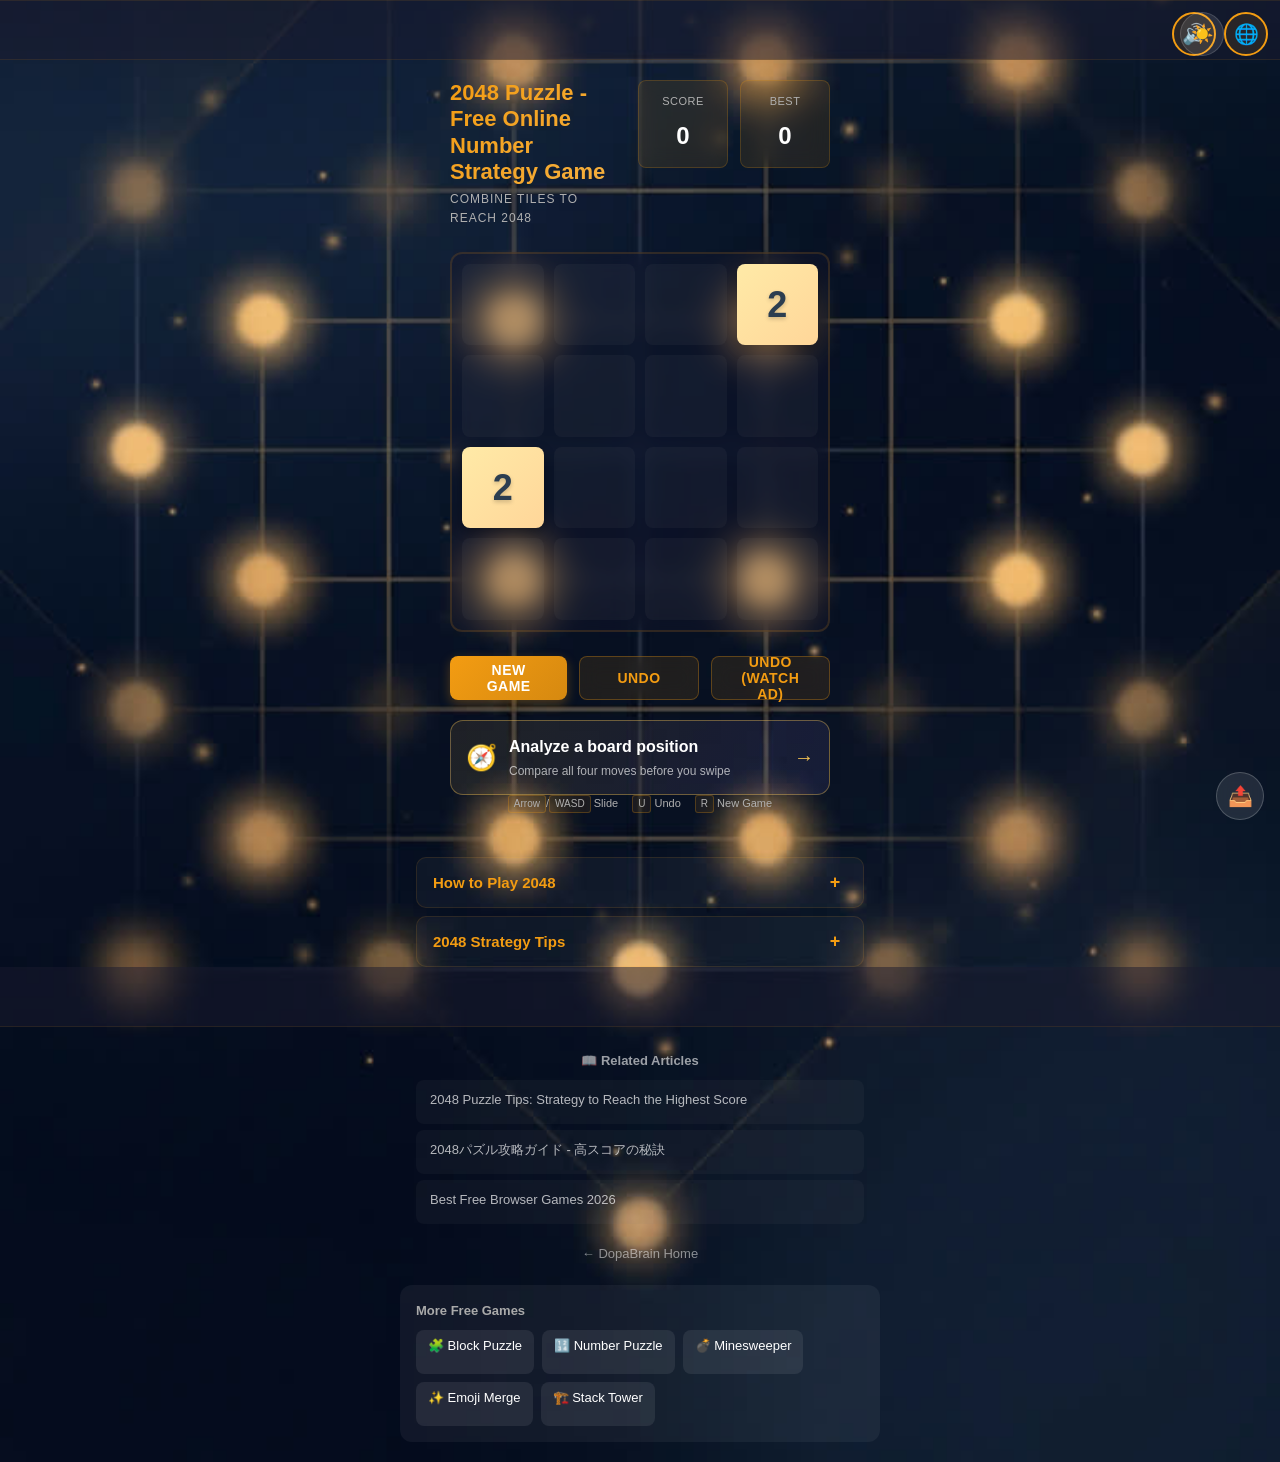
==== index.html @ 2423b008 "Add 2048 board analysis coach" ====
<!DOCTYPE html>
<html lang="ko">
<head>
    <meta charset="UTF-8">
    <meta name="viewport" content="width=device-width, initial-scale=1.0">
    <meta name="description" content="Play 2048 puzzle free online! Swipe to merge tiles in this addictive number strategy brain teaser. Undo moves, track scores, and challenge yourself to reach 2048.">
    <meta name="dateModified" content="2026-08-01">
    <meta name="theme-color" content="#0f0f23">
    <meta name="apple-mobile-web-app-capable" content="yes">
    <meta name="apple-mobile-web-app-status-bar-style" content="black-translucent">

    <!-- Open Graph -->
    <meta property="og:title" content="2048 Puzzle - Free Online Number Game | DopaBrain">
    <meta property="og:description" content="Swipe to merge number tiles and reach 2048. Addictive brain teaser with undo and leaderboard. Play free!">
    <meta property="og:type" content="game">
    <meta property="og:url" content="https://dopabrain.com/puzzle-2048/">
    <link rel="canonical" href="https://dopabrain.com/puzzle-2048/">
    <link rel="alternate" hreflang="ko" href="https://dopabrain.com/puzzle-2048/">
    <link rel="alternate" hreflang="en" href="https://dopabrain.com/puzzle-2048/">
    <link rel="alternate" hreflang="zh" href="https://dopabrain.com/puzzle-2048/">
    <link rel="alternate" hreflang="hi" href="https://dopabrain.com/puzzle-2048/">
    <link rel="alternate" hreflang="ru" href="https://dopabrain.com/puzzle-2048/">
    <link rel="alternate" hreflang="ja" href="https://dopabrain.com/puzzle-2048/">
    <link rel="alternate" hreflang="es" href="https://dopabrain.com/puzzle-2048/">
    <link rel="alternate" hreflang="pt" href="https://dopabrain.com/puzzle-2048/">
    <link rel="alternate" hreflang="id" href="https://dopabrain.com/puzzle-2048/">
    <link rel="alternate" hreflang="tr" href="https://dopabrain.com/puzzle-2048/">
    <link rel="alternate" hreflang="de" href="https://dopabrain.com/puzzle-2048/">
    <link rel="alternate" hreflang="fr" href="https://dopabrain.com/puzzle-2048/">
    <link rel="alternate" hreflang="x-default" href="https://dopabrain.com/puzzle-2048/">
    <meta property="og:image" content="https://dopabrain.com/portal/img/og/puzzle-2048.png">
    <meta property="og:image:width" content="1200">
    <meta property="og:image:height" content="630">

    <!-- Twitter Card -->
    <meta name="twitter:card" content="summary_large_image">
    <meta name="twitter:title" content="2048 Puzzle - Free Online Number Game | DopaBrain">
    <meta name="twitter:description" content="Swipe to merge number tiles and reach 2048. Addictive brain teaser with undo and leaderboard. Play free!">
    <meta name="twitter:image" content="https://dopabrain.com/portal/img/og/puzzle-2048.png">
    <meta name="twitter:site" content="@dopabrain">

    <!-- Schema.org - VideoGame -->
    <script type="application/ld+json">
    {
        "@context": "https://schema.org",
        "@type": "VideoGame",
        "name": "2048 Puzzle",
        "description": "Swipe to merge number tiles and reach 2048. Addictive brain teaser strategy puzzle game with undo, leaderboard, and smooth animations!",
        "genre": "Puzzle",
        "applicationCategory": "Game",
        "url": "https://dopabrain.com/puzzle-2048/",
        "image": "https://dopabrain.com/puzzle-2048/og-image.jpg",
        "playMode": "SinglePlayer",
        "offers": {
            "@type": "Offer",
            "priceCurrency": "USD",
            "price": "0",
            "availability": "https://schema.org/OnlineOnly"
        },
        "aggregateRating": {
            "@type": "AggregateRating",
            "ratingValue": "4.6",
            "ratingCount": "3200",
            "bestRating": "5",
            "worstRating": "1"
        },
        "publisher": {
            "@type": "Organization",
            "name": "DopaBrain",
            "url": "https://dopabrain.com/"
        }
    }
    </script>

    <!-- Schema.org - BreadcrumbList -->
    <script type="application/ld+json">
    {
        "@context": "https://schema.org",
        "@type": "BreadcrumbList",
        "itemListElement": [
            {
                "@type": "ListItem",
                "position": 1,
                "name": "Home",
                "item": "https://dopabrain.com/"
            },
            {
                "@type": "ListItem",
                "position": 2,
                "name": "Games",
                "item": "https://dopabrain.com/portal/games/"
            },
            {
                "@type": "ListItem",
                "position": 3,
                "name": "2048 Puzzle",
                "item": "https://dopabrain.com/puzzle-2048/"
            }
        ]
    }
    </script>

    <!-- Schema.org - FAQPage -->
    <script type="application/ld+json">
    {
        "@context": "https://schema.org",
        "@type": "FAQPage",
        "mainEntity": [
            {
                "@type": "Question",
                "name": "What is the 2048 puzzle game and how do you play it?",
                "acceptedAnswer": {
                    "@type": "Answer",
                    "text": "2048 is a single-player sliding tile puzzle game. Swipe or use arrow keys to move all tiles on a 4x4 grid. When two tiles with the same number collide, they merge into one tile with their sum. The goal is to create a tile with the number 2048."
                }
            },
            {
                "@type": "Question",
                "name": "What is the best strategy to win 2048?",
                "acceptedAnswer": {
                    "@type": "Answer",
                    "text": "The best strategy is to keep your highest-value tile in one corner and build a chain of descending values along one edge. Avoid moving your large tile away from the corner, and try to keep the board organized by primarily swiping in two directions."
                }
            },
            {
                "@type": "Question",
                "name": "Can I undo moves in this 2048 game?",
                "acceptedAnswer": {
                    "@type": "Answer",
                    "text": "Yes! This version of 2048 includes an undo feature. Press the Undo button or the U key to reverse your last move. You can also watch a short ad to earn additional undo uses."
                }
            },
            {
                "@type": "Question",
                "name": "Is 2048 free to play online?",
                "acceptedAnswer": {
                    "@type": "Answer",
                    "text": "Yes, 2048 on DopaBrain is completely free to play online. No download or registration required. Just open the page and start playing instantly on any device."
                }
            },
            {
                "@type": "Question",
                "name": "What is the highest possible tile in 2048?",
                "acceptedAnswer": {
                    "@type": "Answer",
                    "text": "Theoretically, the highest possible tile is 131072 (2^17) on a standard 4x4 grid. However, reaching even 8192 or 16384 requires exceptional skill and strategy. Most players aim for the 2048 tile as the primary goal."
                }
            }
        ]
    }
    </script>

    <!-- Preconnect to external services for performance -->
    <link rel="preconnect" href="https://www.googletagmanager.com">
    <link rel="preconnect" href="https://pagead2.googlesyndication.com">
    <link rel="dns-prefetch" href="https://www.google-analytics.com">

    <!-- AdSense Script (loaded once in head) -->
    <script async src="https://pagead2.googlesyndication.com/pagead/js/adsbygoogle.js?client=ca-pub-3600813755953882"
         crossorigin="anonymous"></script>

    <title data-i18n="game.title">2048 Puzzle - Free Online Number Game | DopaBrain</title>
    <link rel="manifest" href="manifest.json">
    <link rel="icon" type="image/svg+xml" href="icon-192.svg">
    <link rel="apple-touch-icon" href="icon-192.svg">
    <link rel="stylesheet" href="css/style.css">
</head>
<body>
    <div class="app-loader" id="app-loader">
        <div class="loader-spinner"></div>
    </div>

    <!-- Skip to main content link -->
    <a href="#main-content" class="skip-link">Skip to main content</a>

    <!-- Sound Toggle -->
    <button id="sound-toggle" class="sound-toggle" aria-label="Toggle sound" title="Toggle Sound">🔊</button>

    <!-- Theme Toggle -->
    <button class="theme-toggle" id="theme-toggle" aria-label="Toggle theme">☀️</button>

    <!-- Language Selector -->
    <div class="language-selector">
        <button id="lang-toggle" class="lang-toggle" aria-label="Language">🌐</button>
        <div id="lang-menu" class="lang-menu hidden">
            <button class="lang-option" data-lang="ko">🇰🇷 한국어</button>
            <button class="lang-option" data-lang="en">🇺🇸 English</button>
            <button class="lang-option" data-lang="ja">🇯🇵 日本語</button>
            <button class="lang-option" data-lang="zh">🇨🇳 中文</button>
            <button class="lang-option" data-lang="es">🇪🇸 Español</button>
            <button class="lang-option" data-lang="pt">🇧🇷 Português</button>
            <button class="lang-option" data-lang="id">🇮🇩 Bahasa</button>
            <button class="lang-option" data-lang="tr">🇹🇷 Türkçe</button>
            <button class="lang-option" data-lang="de">🇩🇪 Deutsch</button>
            <button class="lang-option" data-lang="fr">🇫🇷 Français</button>
            <button class="lang-option" data-lang="hi">🇮🇳 हिन्दी</button>
            <button class="lang-option" data-lang="ru">🇷🇺 Русский</button>
        </div>
    </div>

    <!-- Top Ad -->
    <div class="ad-container ad-top">
        <ins class="adsbygoogle"
             style="display:block"
             data-ad-client="ca-pub-3600813755953882"
             data-ad-slot="auto"
             data-ad-format="horizontal"></ins>
        <script>
             if (window.location.protocol !== 'file:') {
                 (adsbygoogle = window.adsbygoogle || []).push({});
             }
        </script>
    </div>

    <!-- Main Game Container -->
    <main id="main-content" class="game-wrapper">
        <header class="game-header">
            <div class="header-left">
                <h1 data-i18n="game.h1">2048 Puzzle - Free Online Number Strategy Game</h1>
                <p class="subtitle" data-i18n="game.subtitle">Combine tiles to reach 2048</p>
            </div>
            <div class="header-right">
                <div class="score-board">
                    <div class="score-item">
                        <span class="score-label" data-i18n="game.score">Score</span>
                        <div class="score-value" id="score">0</div>
                    </div>
                    <div class="score-item">
                        <span class="score-label" data-i18n="game.best">Best</span>
                        <div class="score-value" id="best-score">0</div>
                    </div>
                </div>
            </div>
        </header>

        <!-- Game Grid -->
        <div class="game-container">
            <div class="grid-background">
                <div class="grid-cell"></div>
                <div class="grid-cell"></div>
                <div class="grid-cell"></div>
                <div class="grid-cell"></div>
                <div class="grid-cell"></div>
                <div class="grid-cell"></div>
                <div class="grid-cell"></div>
                <div class="grid-cell"></div>
                <div class="grid-cell"></div>
                <div class="grid-cell"></div>
                <div class="grid-cell"></div>
                <div class="grid-cell"></div>
                <div class="grid-cell"></div>
                <div class="grid-cell"></div>
                <div class="grid-cell"></div>
                <div class="grid-cell"></div>
            </div>
            <div class="grid" id="game-grid"></div>
        </div>

        <!-- Controls -->
        <div class="controls">
            <button class="btn btn-primary" id="new-game-btn" data-i18n="game.newGame">New Game</button>
            <button class="btn btn-secondary" id="undo-btn" data-i18n="game.undo">Undo</button>
            <button class="btn btn-secondary" id="undo-ad-btn" data-i18n="game.undoWithAd">Undo (Ad)</button>
        </div>

        <a id="board-coach-link" class="board-coach-link" href="coach.html?source=game">
            <span aria-hidden="true">🧭</span><span><strong>Analyze a board position</strong><small>Compare all four moves before you swipe</small></span><b aria-hidden="true">→</b>
        </a>

        <div class="ad-container ad-progress hidden" id="progress-ad" data-ad-surface="puzzle2048_progress_ad" data-loaded="false" aria-label="Sponsored">
            <ins class="adsbygoogle"
                 style="display:block"
                 data-ad-client="ca-pub-3600813755953882"
                 data-ad-slot="auto"
                 data-ad-format="auto"
                 data-full-width-responsive="true"></ins>
        </div>

        <div class="keyboard-hints" aria-label="Keyboard shortcuts" aria-keyshortcuts="ArrowUp ArrowDown ArrowLeft ArrowRight">
            <span class="kbd-hint"><kbd>Arrow</kbd>/<kbd>WASD</kbd> Slide</span>
            <span class="kbd-hint"><kbd>U</kbd> Undo</span>
            <span class="kbd-hint"><kbd>R</kbd> New Game</span>
        </div>

        <!-- Game Over Modal -->
        <div class="modal hidden" id="game-over-modal">
            <div class="modal-content">
                <h2 data-i18n="game.gameOver">Game Over!</h2>
                <p id="game-over-message" class="modal-message"></p>
                <div class="modal-stats">
                    <div class="stat-item">
                        <span class="stat-label" data-i18n="game.finalScore">Final Score</span>
                        <span class="stat-value" id="final-score">0</span>
                    </div>
                    <div class="stat-item">
                        <span class="stat-label" data-i18n="game.best">Best Score</span>
                        <span class="stat-value" id="final-best">0</span>
                    </div>
                    <div class="stat-item">
                        <span class="stat-label" data-i18n="game.moves">Moves</span>
                        <span class="stat-value" id="final-moves">0</span>
                    </div>
                    <div class="stat-item">
                        <span class="stat-label" data-i18n="game.maxTile">Max Tile</span>
                        <span class="stat-value" id="final-max-tile">0</span>
                    </div>
                </div>
                <div class="modal-buttons">
                    <button class="btn btn-primary" id="restart-btn" data-i18n="game.playAgain">Play Again</button>
                    <button class="btn btn-secondary" id="share-score-btn" data-i18n="game.shareScore">Share Score</button>
                </div>
                <div class="related-tests">
                    <h3 data-i18n="game.moreGames">More Games</h3>
                    <div class="related-grid">
                        <a href="/block-puzzle/" class="related-card" style="--card-color: #e74c3c">
                            <span class="related-emoji">🧱</span>
                            <span class="related-name" data-i18n="related.blockPuzzle">Block Puzzle</span>
                        </a>
                        <a href="/number-puzzle/" class="related-card" style="--card-color: #3498db">
                            <span class="related-emoji">🔢</span>
                            <span class="related-name" data-i18n="related.numberPuzzle">Number Puzzle</span>
                        </a>
                        <a href="/emoji-merge/" class="related-card" style="--card-color: #f39c12">
                            <span class="related-emoji">😊</span>
                            <span class="related-name" data-i18n="related.emojiMerge">Emoji Merge</span>
                        </a>
                        <a href="/idle-clicker/" class="related-card" style="--card-color: #2ecc71">
                            <span class="related-emoji">👆</span>
                            <span class="related-name" data-i18n="related.idleClicker">Idle Clicker</span>
                        </a>
                    </div>
                </div>
            </div>
        </div>

        <!-- Victory Modal -->
        <div class="modal hidden" id="victory-modal">
            <div class="modal-content">
                <h2 data-i18n="game.victory">You Won!</h2>
                <p class="modal-message" data-i18n="game.reached2048">You've reached 2048!</p>
                <div class="modal-stats">
                    <div class="stat-item">
                        <span class="stat-label" data-i18n="game.currentScore">Current Score</span>
                        <span class="stat-value" id="victory-score">0</span>
                    </div>
                </div>
                <div class="modal-buttons">
                    <button class="btn btn-primary" id="continue-btn" data-i18n="game.continue">Continue Playing</button>
                    <button class="btn btn-secondary" id="restart-from-victory-btn" data-i18n="game.newGame">New Game</button>
                </div>
            </div>
        </div>
    </main>

    <!-- SEO Content Section -->
    <section class="seo-content" aria-label="Game guide">
        <div class="seo-accordion">
            <button class="seo-accordion-toggle" aria-expanded="false" aria-controls="how-to-play-content">
                <h2 data-i18n="seo.howToPlayTitle">How to Play 2048</h2>
                <span class="accordion-icon" aria-hidden="true">+</span>
            </button>
            <div class="seo-accordion-body" id="how-to-play-content" hidden>
                <p data-i18n="seo.howToPlayDesc">Swipe or use arrow keys to slide all tiles on the 4x4 grid. When two tiles with the same number touch, they merge into one tile with double the value. Keep merging to reach the 2048 tile and beyond!</p>
            </div>
        </div>
        <div class="seo-accordion">
            <button class="seo-accordion-toggle" aria-expanded="false" aria-controls="tips-content">
                <h2 data-i18n="seo.tipsTitle">2048 Strategy Tips</h2>
                <span class="accordion-icon" aria-hidden="true">+</span>
            </button>
            <div class="seo-accordion-body" id="tips-content" hidden>
                <ul>
                    <li data-i18n="seo.tip1">Keep your highest tile in a corner and never move it away.</li>
                    <li data-i18n="seo.tip2">Build a chain of descending values along one edge of the board.</li>
                    <li data-i18n="seo.tip3">Avoid swiping up unless absolutely necessary to maintain board control.</li>
                    <li data-i18n="seo.tip4">Use the undo feature strategically when a bad move breaks your chain.</li>
                </ul>
            </div>
        </div>
    </section>
    <script>
    document.querySelectorAll('.seo-accordion-toggle').forEach(function(btn){
        btn.addEventListener('click',function(){
            var expanded = this.getAttribute('aria-expanded') === 'true';
            this.setAttribute('aria-expanded', String(!expanded));
            var body = this.nextElementSibling;
            body.hidden = expanded;
            this.querySelector('.accordion-icon').textContent = expanded ? '+' : '\u2212';
        });
    });
    </script>

    <!-- Bottom Ad -->
    <div class="ad-container ad-bottom">
        <ins class="adsbygoogle"
             style="display:block"
             data-ad-client="ca-pub-3600813755953882"
             data-ad-slot="auto"
             data-ad-format="horizontal"></ins>
        <script>
             if (window.location.protocol !== 'file:') {
                 (adsbygoogle = window.adsbygoogle || []).push({});
             }
        </script>
    </div>

    <!-- Interstitial Ad Container -->
    <div class="ad-container ad-interstitial hidden" id="interstitial-ad">
        <ins class="adsbygoogle"
             style="display:block"
             data-ad-client="ca-pub-3600813755953882"
             data-ad-slot="auto"
             data-ad-format="vertical"></ins>
        <script>
             if (window.location.protocol !== 'file:') {
                 (adsbygoogle = window.adsbygoogle || []).push({});
             }
        </script>
    </div>

    <!-- GA4 Analytics -->
    <script async src="https://www.googletagmanager.com/gtag/js?id=G-J8GSWM40TV"></script>
    <script>
        window.dataLayer = window.dataLayer || [];
        function gtag(){dataLayer.push(arguments);}
        gtag('js', new Date());
        gtag('config', 'G-J8GSWM40TV', {
            'anonymize_ip': true,
            'allow_google_signals': false
        });
    </script>
<script>setTimeout(function(){if(typeof gtag!=='undefined')gtag('event','page_engage',{event_category:'puzzle_2048',engagement_time_msec:5000})},5000);</script>

    <script defer src="js/i18n.js"></script>
    <script src="/portal/js/haptic.js"></script>
    <script src="/portal/js/daily-streak.js"></script>
    <script src="/portal/js/game-ads.js"></script>
    <script src="/portal/js/achievements.js"></script>
    <script defer src="js/app.js"></script>
    <div id="share-float" style="position:fixed;bottom:80px;right:16px;z-index:99"><button onclick="(async()=>{const u=location.href,t=document.title;if(typeof gtag==='function')gtag('event','share',{method:navigator.share?'native':'clipboard',app_name:'puzzle-2048'});if(navigator.share){try{await navigator.share({title:t,url:u})}catch(e){}}else{await navigator.clipboard.writeText(u);this.textContent='✅';setTimeout(()=>this.textContent='📤',1500)}})()" style="width:48px;height:48px;border-radius:50%;background:rgba(255,255,255,0.1);border:1px solid rgba(255,255,255,0.2);color:#fff;font-size:20px;cursor:pointer;backdrop-filter:blur(8px)">📤</button></div>

    <!-- Related Articles & Portal Link -->
    <nav style="max-width:480px;margin:24px auto 0;padding:0 16px" aria-label="Related articles">
        <p style="font-size:13px;font-weight:600;margin-bottom:8px;opacity:0.6;text-align:center">📖 Related Articles</p>
        <div style="display:flex;flex-direction:column;gap:6px">
            <a href="/portal/blog/en/number-puzzle-2048-tips.html" style="display:block;padding:10px 14px;background:rgba(128,128,128,0.1);border-radius:8px;text-decoration:none;color:inherit;font-size:13px;opacity:0.7">2048 Puzzle Tips: Strategy to Reach the Highest Score</a>
            <a href="/portal/blog/ja/2048-puzzle-strategy-guide.html" style="display:block;padding:10px 14px;background:rgba(128,128,128,0.1);border-radius:8px;text-decoration:none;color:inherit;font-size:13px;opacity:0.7">2048パズル攻略ガイド - 高スコアの秘訣</a>
            <a href="/portal/blog/en/free-games.html" style="display:block;padding:10px 14px;background:rgba(128,128,128,0.1);border-radius:8px;text-decoration:none;color:inherit;font-size:13px;opacity:0.7">Best Free Browser Games 2026</a>
        </div>
        <p style="text-align:center;margin-top:16px"><a href="https://dopabrain.com/portal/" style="opacity:0.5;font-size:13px;text-decoration:none;color:inherit">← DopaBrain Home</a></p>
    </nav>

        <!-- Related Games (SEO Internal Links) -->
    <section class="related-games" style="margin:20px auto;padding:16px;max-width:480px;background:rgba(255,255,255,0.05);border-radius:12px;">
      <p style="font-size:13px;color:#aaa;margin:0 0 8px 0;font-weight:600;">More Free Games</p>
      <div style="display:flex;gap:8px;flex-wrap:wrap;">
        <a href="/block-puzzle/" style="padding:6px 12px;background:rgba(255,255,255,0.08);border-radius:8px;text-decoration:none;color:inherit;font-size:13px;">🧩 Block Puzzle</a>
        <a href="/number-puzzle/" style="padding:6px 12px;background:rgba(255,255,255,0.08);border-radius:8px;text-decoration:none;color:inherit;font-size:13px;">🔢 Number Puzzle</a>
        <a href="/minesweeper/" style="padding:6px 12px;background:rgba(255,255,255,0.08);border-radius:8px;text-decoration:none;color:inherit;font-size:13px;">💣 Minesweeper</a>
        <a href="/emoji-merge/" style="padding:6px 12px;background:rgba(255,255,255,0.08);border-radius:8px;text-decoration:none;color:inherit;font-size:13px;">✨ Emoji Merge</a>
        <a href="/stack-tower/" style="padding:6px 12px;background:rgba(255,255,255,0.08);border-radius:8px;text-decoration:none;color:inherit;font-size:13px;">🏗️ Stack Tower</a>
      </div>
    </section>
    <script src="/portal/js/cross-promo.js" defer></script>
    <script src="/portal/js/pwa-install.js" defer></script>
    <style>
        .skip-link {
            position: absolute;
            top: -100%;
            left: 0;
            background: #667eea;
            color: #fff;
            padding: 8px 16px;
            font-weight: 700;
            font-size: 14px;
            z-index: 9999;
            text-decoration: none;
            border-radius: 0 0 8px 0;
            transition: top 0.2s;
        }
        .skip-link:focus { top: 0; }
    </style>
<script>
if ('serviceWorker' in navigator) {
  navigator.serviceWorker.register('sw.js').catch(() => {});
}
</script>
<script>
(function(){var l=new URLSearchParams(location.search).get('lang')||localStorage.getItem('app_language')||'en',c={ko:['보드 포지션 분석','스와이프 전에 네 방향을 비교하세요'],zh:['分析当前棋盘','滑动前比较四个方向'],ja:['盤面を分析','スワイプ前に4方向を比較'],es:['Analizar una posición','Compara los cuatro movimientos'],pt:['Analisar uma posição','Compare as quatro jogadas'],id:['Analisis posisi papan','Bandingkan empat langkah'],tr:['Tahta konumunu analiz et','Dört hamleyi karşılaştır'],de:['Brettposition analysieren','Vergleiche alle vier Züge'],fr:['Analyser une position','Comparez les quatre coups'],hi:['बोर्ड स्थिति का विश्लेषण','चारों चालों की तुलना करें'],ru:['Анализ позиции','Сравните четыре хода']},a=document.getElementById('board-coach-link');if(!a)return;var t=c[l]||['Analyze a board position','Compare all four moves before you swipe'];a.querySelector('strong').textContent=t[0];a.querySelector('small').textContent=t[1];var u=new URL(a.href,location.href);u.searchParams.set('lang',l);a.href=u.pathname+u.search;a.addEventListener('click',function(){if(typeof gtag==='function')gtag('event','coach_2048_game_click',{event_category:'engagement',source_app:'puzzle_2048',surface_name:'game_controls',content_locale:l,revenue_goal:'daily_0_10'})})}());
</script>
</body>
</html>
---- css/style.css ----
/* ============================================
   2048 Puzzle Game - CSS Styles
   Dark Mode First, Glassmorphism, 2026 Trends
   ============================================ */

:root {
    /* Colors */
    --bg-primary: #0f0f23;
    --bg-secondary: #1a1a2e;
    --text-primary: #ffffff;
    --text-secondary: #b0b0b0;
    --accent: #f39c12;
    --accent-dark: #d68910;
    --accent-light: #f5b041;

    /* Grid */
    --grid-spacing: 10px;
    --grid-cell-size: 65px;

    /* Transitions */
    --transition-fast: 100ms cubic-bezier(0.4, 0, 0.2, 1);
    --transition-normal: 200ms cubic-bezier(0.4, 0, 0.2, 1);
    --transition-slow: 350ms cubic-bezier(0.4, 0, 0.2, 1);

    /* Tile Colors */
    --tile-2: #ffeaa7;
    --tile-4: #fdcb6e;
    --tile-8: #f9ca24;
    --tile-16: #f39c12;
    --tile-32: #e67e22;
    --tile-64: #d35400;
    --tile-128: #c0392b;
    --tile-256: #9b59b6;
    --tile-512: #8e44ad;
    --tile-1024: #6c3483;
    --tile-2048: #2c3e50;
    --tile-super: #1a252f;
}

/* App Loader */
.app-loader {
    position: fixed;
    top: 0; left: 0; right: 0; bottom: 0;
    background: var(--bg-primary, #0f0f23);
    display: flex;
    align-items: center;
    justify-content: center;
    z-index: 9999;
    transition: opacity 0.3s;
}
.app-loader.hidden {
    opacity: 0;
    pointer-events: none;
}
.loader-spinner {
    width: 40px; height: 40px;
    border: 3px solid rgba(255,255,255,0.1);
    border-top-color: var(--accent, #f39c12);
    border-radius: 50%;
    animation: loader-spin 0.8s linear infinite;
}
@keyframes loader-spin { to { transform: rotate(360deg); } }

/* ============================================
   Responsive Layout
   ============================================ */

@media (max-width: 768px) {
    :root {
        --grid-cell-size: 55px;
        --grid-spacing: 8px;
    }
}

@media (max-width: 480px) {
    :root {
        --grid-cell-size: 45px;
        --grid-spacing: 6px;
    }
}

/* ============================================
   Base Styles
   ============================================ */

* {
    margin: 0;
    padding: 0;
    box-sizing: border-box;
    -webkit-user-select: none;
    user-select: none;
    -webkit-tap-highlight-color: transparent;
}

/* Touch Optimization */
button, a, input, [role="button"], [role="link"] {
    touch-action: manipulation;
    -webkit-user-select: none;
    user-select: none;
}

input[type="text"], textarea {
    -webkit-user-select: text;
    user-select: text;
}

html {
    scroll-behavior: smooth;
}

body {
    font-family: -apple-system, BlinkMacSystemFont, 'Segoe UI', 'Roboto', 'Oxygen',
                 'Ubuntu', 'Cantarell', 'Fira Sans', 'Droid Sans', 'Helvetica Neue', sans-serif;
    background: var(--bg-primary) url('../assets/bg-opt.jpg') center / cover no-repeat fixed;
    color: var(--text-primary);
    line-height: 1.6;
    overflow-x: hidden;
    -webkit-font-smoothing: antialiased;
    -moz-osx-font-smoothing: grayscale;
}

/* ============================================
   Ad Containers
   ============================================ */

.ad-container {
    padding: 12px 0;
    display: flex;
    justify-content: center;
    align-items: center;
    min-height: 60px;
    background: rgba(26, 26, 46, 0.5);
    border-bottom: 1px solid rgba(243, 156, 18, 0.1);
}

.ad-top {
    border-top: 1px solid rgba(243, 156, 18, 0.1);
}

.ad-progress {
    min-height: 96px;
    margin: 0 0 16px;
    border: 1px dashed rgba(243, 156, 18, 0.18);
    border-radius: 10px;
    background: rgba(26, 26, 46, 0.38);
}

.ad-progress.hidden {
    display: none;
}

.ad-progress .adsbygoogle {
    min-height: 80px;
    width: 100%;
}

.ad-interstitial {
    position: fixed;
    top: 0;
    left: 0;
    right: 0;
    bottom: 0;
    background: rgba(15, 15, 35, 0.95);
    display: flex;
    justify-content: center;
    align-items: center;
    z-index: 1000;
    backdrop-filter: blur(4px);
}

.ad-interstitial.hidden {
    display: none;
}

/* ============================================
   Sound Toggle
   ============================================ */

.sound-toggle {
    position: fixed;
    top: 12px;
    right: 64px;
    z-index: 100;
    width: 44px;
    height: 44px;
    border-radius: 50%;
    border: 2px solid var(--accent);
    background: rgba(243, 156, 18, 0.1);
    color: var(--accent);
    font-size: 20px;
    cursor: pointer;
    display: flex;
    align-items: center;
    justify-content: center;
    transition: all var(--transition-normal);
    backdrop-filter: blur(10px);
}

.sound-toggle:hover {
    background: rgba(243, 156, 18, 0.2);
    transform: scale(1.05);
}

.sound-toggle:active {
    transform: scale(0.95);
}

/* ============================================
   Language Selector
   ============================================ */

.language-selector {
    position: fixed;
    top: 12px;
    right: 12px;
    z-index: 100;
}

.lang-toggle {
    width: 44px;
    height: 44px;
    border-radius: 50%;
    border: 2px solid var(--accent);
    background: rgba(243, 156, 18, 0.1);
    color: var(--accent);
    font-size: 20px;
    cursor: pointer;
    display: flex;
    align-items: center;
    justify-content: center;
    transition: all var(--transition-normal);
    backdrop-filter: blur(10px);
}

.lang-toggle:hover {
    background: rgba(243, 156, 18, 0.2);
    transform: scale(1.05);
}

.lang-toggle:active {
    transform: scale(0.95);
}

.lang-menu {
    position: absolute;
    top: 54px;
    right: 0;
    background: rgba(26, 26, 46, 0.95);
    border: 1px solid rgba(243, 156, 18, 0.2);
    border-radius: 12px;
    backdrop-filter: blur(10px);
    overflow: hidden;
    box-shadow: 0 8px 32px rgba(0, 0, 0, 0.3);
    min-width: 150px;
    transition: all var(--transition-normal);
}

.lang-menu.hidden {
    opacity: 0;
    pointer-events: none;
    transform: translateY(-10px);
}

.lang-option {
    width: 100%;
    padding: 10px 16px;
    border: none;
    background: transparent;
    color: var(--text-primary);
    text-align: left;
    cursor: pointer;
    font-size: 13px;
    transition: all var(--transition-fast);
}

.lang-option:hover {
    background: rgba(243, 156, 18, 0.15);
    color: var(--accent);
}

.lang-option:active {
    background: rgba(243, 156, 18, 0.25);
}

/* ============================================
   Game Wrapper
   ============================================ */

.game-wrapper {
    max-width: 420px;
    margin: 0 auto;
    padding: 20px;
}

/* ============================================
   Header
   ============================================ */

.game-header {
    display: flex;
    justify-content: space-between;
    align-items: flex-start;
    margin-bottom: 24px;
    gap: 20px;
}

.header-left h1 {
    font-size: 22px;
    font-weight: 700;
    margin-bottom: 4px;
    background: linear-gradient(135deg, var(--accent) 0%, var(--accent-light) 100%);
    -webkit-background-clip: text;
    -webkit-text-fill-color: transparent;
    background-clip: text;
    line-height: 1.2;
}

.subtitle {
    font-size: 12px;
    color: var(--text-secondary);
    text-transform: uppercase;
    letter-spacing: 1px;
}

.header-right {
    display: flex;
    gap: 12px;
}

.score-board {
    display: flex;
    gap: 12px;
}

.score-item {
    background: rgba(243, 156, 18, 0.1);
    border: 1px solid rgba(243, 156, 18, 0.2);
    border-radius: 8px;
    padding: 12px 16px;
    min-width: 90px;
    text-align: center;
    backdrop-filter: blur(10px);
}

.score-label {
    display: block;
    font-size: 11px;
    color: var(--text-secondary);
    text-transform: uppercase;
    letter-spacing: 0.5px;
    margin-bottom: 6px;
}

.score-value {
    font-size: 24px;
    font-weight: 700;
    color: var(--accent);
    font-variant-numeric: tabular-nums;
}

/* ============================================
   Game Container & Grid
   ============================================ */

.game-container {
    position: relative;
    margin-bottom: 24px;
}

.grid-background {
    display: grid;
    grid-template-columns: repeat(4, 1fr);
    grid-template-rows: repeat(4, 1fr);
    gap: var(--grid-spacing);
    background: rgba(26, 26, 46, 0.3);
    padding: var(--grid-spacing);
    border-radius: 12px;
    aspect-ratio: 1;
    margin-bottom: 12px;
    border: 2px solid rgba(243, 156, 18, 0.15);
    backdrop-filter: blur(10px);
}

.grid-cell {
    background: rgba(176, 176, 176, 0.05);
    border-radius: 8px;
    aspect-ratio: 1;
}

.grid {
    position: absolute;
    top: 0;
    left: 0;
    right: 0;
    bottom: 0;
    z-index: 1;
}

/* ============================================
   Tiles
   ============================================ */

.tile {
    position: absolute;
    display: flex;
    align-items: center;
    justify-content: center;
    font-weight: 700;
    border-radius: 8px;
    transition: left 150ms ease-in-out, top 150ms ease-in-out;
    box-shadow: 0 4px 12px rgba(0, 0, 0, 0.3);
    text-shadow: 0 2px 4px rgba(0, 0, 0, 0.2);
    z-index: 10;
    will-change: left, top;
}

.tile-new {
    animation: tileAppear 200ms ease 50ms both;
}

.tile-merged {
    animation: tilePop 200ms ease 50ms both;
    z-index: 20;
}

@keyframes tileAppear {
    0% {
        transform: scale(0);
        opacity: 0;
    }
    50% {
        transform: scale(1.1);
    }
    100% {
        transform: scale(1);
        opacity: 1;
    }
}

@keyframes tilePop {
    0% {
        transform: scale(1);
    }
    50% {
        transform: scale(1.2);
    }
    100% {
        transform: scale(1);
    }
}

/* Tile Colors - 2 to 2048 */
.tile[data-value="2"] { background: linear-gradient(135deg, var(--tile-2) 0%, #ffd699 100%); color: #2c3e50; }
.tile[data-value="4"] { background: linear-gradient(135deg, var(--tile-4) 0%, #ffc94d 100%); color: #2c3e50; }
.tile[data-value="8"] { background: linear-gradient(135deg, var(--tile-8) 0%, #f7b801 100%); color: #ffffff; }
.tile[data-value="16"] { background: linear-gradient(135deg, var(--tile-16) 0%, #d68910 100%); color: #ffffff; }
.tile[data-value="32"] { background: linear-gradient(135deg, var(--tile-32) 0%, #c0392b 100%); color: #ffffff; }
.tile[data-value="64"] { background: linear-gradient(135deg, var(--tile-64) 0%, #b5270f 100%); color: #ffffff; }
.tile[data-value="128"] { background: linear-gradient(135deg, var(--tile-128) 0%, #922b21 100%); color: #ffffff; }
.tile[data-value="256"] { background: linear-gradient(135deg, var(--tile-256) 0%, #76448a 100%); color: #ffffff; }
.tile[data-value="512"] { background: linear-gradient(135deg, var(--tile-512) 0%, #6c3483 100%); color: #ffffff; }
.tile[data-value="1024"] { background: linear-gradient(135deg, var(--tile-1024) 0%, #4a235a 100%); color: #ffffff; }
.tile[data-value="2048"] { background: linear-gradient(135deg, var(--tile-2048) 0%, #1a252f 100%); color: var(--accent); font-weight: 800; }

/* High-value tile glow */
.tile[data-value="128"],
.tile[data-value="256"] {
    box-shadow: 0 4px 12px rgba(0,0,0,0.3), 0 0 15px rgba(192,57,43,0.4);
}
.tile[data-value="512"],
.tile[data-value="1024"] {
    box-shadow: 0 4px 12px rgba(0,0,0,0.3), 0 0 20px rgba(142,68,173,0.5);
    animation: tileGlow 2s ease-in-out infinite alternate;
}
.tile[data-value="2048"] {
    box-shadow: 0 4px 12px rgba(0,0,0,0.3), 0 0 25px rgba(243,156,18,0.6), 0 0 50px rgba(243,156,18,0.3);
    animation: tileGlow2048 1.5s ease-in-out infinite alternate;
}

@keyframes tileGlow {
    from { filter: brightness(1); }
    to { filter: brightness(1.15); }
}
@keyframes tileGlow2048 {
    from { filter: brightness(1); box-shadow: 0 4px 12px rgba(0,0,0,0.3), 0 0 25px rgba(243,156,18,0.6); }
    to { filter: brightness(1.25); box-shadow: 0 4px 12px rgba(0,0,0,0.3), 0 0 35px rgba(243,156,18,0.8), 0 0 60px rgba(243,156,18,0.4); }
}

/* Super Tiles (> 2048) */
.tile[data-value^="4096"],
.tile[data-value^="8192"],
.tile[data-value^="16384"],
.tile[data-value^="32768"],
.tile[data-value^="65536"] {
    background: linear-gradient(135deg, var(--tile-super) 0%, #0f1419 100%);
    color: var(--accent-light);
    box-shadow: 0 4px 12px rgba(0,0,0,0.3), 0 0 30px rgba(243,156,18,0.5);
    animation: tileGlow2048 1.5s ease-in-out infinite alternate;
}

/* Merge particle */
.merge-particle {
    position: absolute;
    width: 6px;
    height: 6px;
    border-radius: 50%;
    pointer-events: none;
    z-index: 30;
    opacity: 1;
    transition: all 0.5s ease-out;
}
.merge-particle.fade {
    opacity: 0;
    transform: scale(0.3);
}

/* Move counter */
.move-counter {
    font-size: 12px;
    color: var(--text-secondary);
    text-align: center;
    margin-bottom: 8px;
    font-variant-numeric: tabular-nums;
}

/* ============================================
   Controls
   ============================================ */

.controls {
    display: flex;
    gap: 12px;
    margin-bottom: 20px;
}

.btn {
    flex: 1;
    padding: 14px 20px;
    border: none;
    border-radius: 8px;
    font-size: 14px;
    font-weight: 600;
    cursor: pointer;
    transition: all var(--transition-normal);
    text-transform: uppercase;
    letter-spacing: 0.5px;
    height: 44px;
    display: flex;
    align-items: center;
    justify-content: center;
}

.btn-primary {
    background: linear-gradient(135deg, var(--accent) 0%, var(--accent-dark) 100%);
    color: #ffffff;
    box-shadow: 0 4px 12px rgba(243, 156, 18, 0.3);
}

.btn-primary:hover:not(:disabled) {
    transform: translateY(-2px);
    box-shadow: 0 6px 16px rgba(243, 156, 18, 0.4);
}

.btn-primary:active:not(:disabled) {
    transform: translateY(0);
}

.btn-secondary {
    background: rgba(243, 156, 18, 0.1);
    color: var(--accent);
    border: 1px solid rgba(243, 156, 18, 0.3);
    backdrop-filter: blur(10px);
}

.btn-secondary:hover:not(:disabled) {
    background: rgba(243, 156, 18, 0.2);
    border-color: rgba(243, 156, 18, 0.5);
}

.btn-secondary:active:not(:disabled) {
    background: rgba(243, 156, 18, 0.15);
}

.btn:disabled {
    opacity: 0.5;
    cursor: not-allowed;
}

/* ============================================
   Modals
   ============================================ */

.modal {
    position: fixed;
    top: 0;
    left: 0;
    right: 0;
    bottom: 0;
    background: rgba(15, 15, 35, 0.8);
    display: flex;
    align-items: center;
    justify-content: center;
    z-index: 500;
    padding: 20px;
    backdrop-filter: blur(8px);
    animation: fadeIn var(--transition-normal) ease-out;
}

.modal.hidden {
    display: none;
}

@keyframes fadeIn {
    from {
        opacity: 0;
    }
    to {
        opacity: 1;
    }
}

.modal-content {
    background: rgba(26, 26, 46, 0.95);
    border: 2px solid rgba(243, 156, 18, 0.3);
    border-radius: 16px;
    padding: 32px 24px;
    max-width: 300px;
    width: 100%;
    text-align: center;
    backdrop-filter: blur(10px);
    box-shadow: 0 12px 32px rgba(0, 0, 0, 0.4);
    animation: slideUp var(--transition-normal) ease-out;
}

@keyframes slideUp {
    from {
        transform: translateY(20px);
        opacity: 0;
    }
    to {
        transform: translateY(0);
        opacity: 1;
    }
}

.modal-content h2 {
    font-size: 28px;
    margin-bottom: 12px;
    color: var(--accent);
}

.modal-message {
    color: var(--text-secondary);
    font-size: 14px;
    margin-bottom: 20px;
}

.modal-stats {
    background: rgba(243, 156, 18, 0.05);
    border-radius: 12px;
    padding: 16px;
    margin-bottom: 20px;
    border: 1px solid rgba(243, 156, 18, 0.1);
}

.stat-item {
    display: flex;
    justify-content: space-between;
    align-items: center;
    padding: 8px 0;
    font-size: 14px;
}

.stat-label {
    color: var(--text-secondary);
}

.stat-value {
    font-weight: 700;
    color: var(--accent);
    font-variant-numeric: tabular-nums;
}

.modal-buttons {
    display: flex;
    gap: 12px;
    flex-direction: column;
}

.modal-buttons .btn {
    margin: 0;
}

/* ============================================
   Responsive Design
   ============================================ */

@media (max-width: 480px) {
    .game-wrapper {
        padding: 16px;
    }

    .game-header {
        flex-direction: column;
        margin-bottom: 16px;
    }

    .header-left h1 {
        font-size: 18px;
    }

    .header-right {
        width: 100%;
    }

    .score-board {
        width: 100%;
    }

    .score-item {
        flex: 1;
    }

    /* font-size is set dynamically via JS based on tile size */

    .btn {
        font-size: 12px;
        padding: 12px 16px;
    }

    .modal-content {
        padding: 24px 20px;
        max-width: 280px;
    }

    .modal-content h2 {
        font-size: 24px;
    }
}

@media (max-width: 320px) {
    .game-header {
        gap: 12px;
    }

    .header-left h1 {
        font-size: 16px;
    }

    .score-item {
        padding: 10px 12px;
        min-width: 80px;
    }

    .score-value {
        font-size: 18px;
    }

    .controls {
        gap: 8px;
    }

    .btn {
        font-size: 11px;
        padding: 10px 12px;
        height: 40px;
    }
}

/* ============================================
   Touch & Interaction Feedback
   ============================================ */

@media (hover: none) {
    .btn:active {
        transform: scale(0.95);
    }

    .lang-toggle:active {
        transform: scale(0.9);
    }
}

/* ============================================
   Animation Performance
   ============================================ */

@media (prefers-reduced-motion: reduce) {
    * {
        animation-duration: 0.01ms !important;
        animation-iteration-count: 1 !important;
        transition-duration: 0.01ms !important;
    }
}

/* ============================================
   WCAG 2.1 AA Accessibility Improvements
   ============================================ */

/* Focus Visible Styles */
button:focus-visible,
a:focus-visible,
input:focus-visible,
[role="button"]:focus-visible {
    outline: 3px solid #f39c12;
    outline-offset: 2px;
    border-radius: 2px;
}

/* Fallback for older browsers */
button:focus,
a:focus,
input:focus {
    outline: 2px solid #f39c12;
    outline-offset: 2px;
}

/* Minimum Touch Target Size (44x44px) */
button, a[href], input[type="button"],
input[type="submit"], [role="button"] {
    min-width: 44px;
    min-height: 44px;
}

/* Text Color Contrast */
.score-value, .high-score-value {
    color: var(--text-primary);
    font-weight: 600;
}

/* High Contrast Mode Support */
@media (prefers-contrast: more) {
    body {
        color: #ffffff;
        background-color: #000000;
    }

    button {
        border: 2px solid #ffffff;
    }
}

/* Print Styles
   ============================================ */

/* Light Mode */
[data-theme="light"] {
    --bg-primary: #f5f5fa;
    --bg-secondary: #ffffff;
    --text-primary: #1a1a2e;
    --text-secondary: #5a5a70;
}

[data-theme="light"] body {
    background-color: var(--bg-primary);
}

[data-theme="light"] .app-loader {
    background: var(--bg-primary);
}

[data-theme="light"] .lang-menu {
    background: var(--bg-secondary);
    border-color: rgba(243, 156, 18, 0.2);
}

[data-theme="light"] .lang-option {
    color: var(--text-primary);
}

[data-theme="light"] .lang-option:hover {
    background: rgba(243, 156, 18, 0.1);
}

[data-theme="light"] .game-wrapper {
    background: var(--bg-primary);
}

[data-theme="light"] .score-board {
    background: rgba(243, 156, 18, 0.05);
    border-color: rgba(243, 156, 18, 0.15);
}

[data-theme="light"] .grid-background {
    background: rgba(243, 156, 18, 0.05);
}

[data-theme="light"] .grid-cell {
    background: rgba(243, 156, 18, 0.08);
}

[data-theme="light"] .modal-overlay {
    background: rgba(0, 0, 0, 0.5);
}

[data-theme="light"] .modal-content {
    background: var(--bg-secondary);
    border-color: rgba(243, 156, 18, 0.2);
}

[data-theme="light"] .btn-secondary {
    background: rgba(243, 156, 18, 0.1);
    border-color: rgba(243, 156, 18, 0.2);
    color: var(--text-primary);
}

[data-theme="light"] .btn-secondary:hover {
    background: rgba(243, 156, 18, 0.15);
}

/* Theme Toggle */
.theme-toggle {
    position: fixed;
    top: 12px;
    right: 56px;
    z-index: 1000;
    background: rgba(255, 255, 255, 0.1);
    border: 1px solid rgba(255, 255, 255, 0.15);
    border-radius: 50%;
    width: 40px;
    height: 40px;
    font-size: 18px;
    cursor: pointer;
    transition: all 0.3s ease;
    display: flex;
    align-items: center;
    justify-content: center;
}

.theme-toggle:hover {
    background: rgba(255, 255, 255, 0.15);
}

.theme-toggle:active {
    transform: scale(0.95);
}

[data-theme="light"] .theme-toggle {
    background: rgba(243, 156, 18, 0.1);
    border-color: rgba(243, 156, 18, 0.2);
    color: var(--text-primary);
}

[data-theme="light"] .theme-toggle:hover {
    background: rgba(243, 156, 18, 0.15);
}

@media print {
    .ad-container,
    .language-selector,
    .sound-toggle,
    .controls {
        display: none;
    }
}

/* Related Games Cross-Promo */
.related-tests {
    margin-top: 20px;
    text-align: center;
}
.related-tests h3 {
    font-size: 14px;
    color: var(--text-secondary);
    margin-bottom: 12px;
    font-weight: 600;
    text-transform: uppercase;
    letter-spacing: 0.5px;
}
.related-grid {
    display: grid;
    grid-template-columns: 1fr 1fr;
    gap: 8px;
}
.related-card {
    display: flex;
    align-items: center;
    gap: 8px;
    padding: 10px 12px;
    background: rgba(255, 255, 255, 0.05);
    border: 1px solid rgba(255, 255, 255, 0.08);
    border-radius: 10px;
    text-decoration: none;
    color: var(--text-primary);
    transition: all var(--transition-normal);
    min-height: 44px;
}
.related-card:hover {
    background: rgba(255, 255, 255, 0.1);
    border-color: var(--card-color, var(--accent));
    transform: translateY(-1px);
}
.related-emoji {
    font-size: 20px;
    line-height: 1;
}
.related-name {
    font-size: 12px;
    font-weight: 600;
    white-space: nowrap;
    overflow: hidden;
    text-overflow: ellipsis;
}
[data-theme="light"] .related-card {
    background: rgba(0, 0, 0, 0.03);
    border-color: rgba(0, 0, 0, 0.08);
}
[data-theme="light"] .related-card:hover {
    background: rgba(0, 0, 0, 0.06);
}

/* Keyboard shortcut hints */
.keyboard-hints {
    display: none;
    flex-wrap: wrap;
    justify-content: center;
    gap: 6px 14px;
    margin-bottom: 16px;
    font-size: 11px;
    color: var(--text-secondary);
}
@media (min-width: 768px) {
    .keyboard-hints { display: flex; }
}
.kbd-hint { white-space: nowrap; }
.kbd-hint kbd {
    display: inline-block;
    padding: 1px 5px;
    border: 1px solid rgba(243, 156, 18, 0.25);
    border-radius: 3px;
    background: rgba(243, 156, 18, 0.08);
    font-family: inherit;
    font-size: 10px;
    line-height: 1.4;
    color: var(--text-secondary);
}

/* ============================================
   SEO Content Accordion
   ============================================ */

.seo-content {
    max-width: 480px;
    margin: 8px auto 0;
    padding: 0 16px;
    display: flex;
    flex-direction: column;
    gap: 8px;
}

.seo-accordion {
    background: rgba(255, 255, 255, 0.04);
    border: 1px solid rgba(243, 156, 18, 0.12);
    border-radius: 10px;
    overflow: hidden;
}

.seo-accordion-toggle {
    width: 100%;
    display: flex;
    justify-content: space-between;
    align-items: center;
    padding: 14px 16px;
    background: transparent;
    border: none;
    color: var(--text-primary);
    cursor: pointer;
    text-align: left;
    transition: background var(--transition-fast);
}

.seo-accordion-toggle:hover {
    background: rgba(243, 156, 18, 0.06);
}

.seo-accordion-toggle h2 {
    font-size: 15px;
    font-weight: 600;
    margin: 0;
    color: var(--accent);
}

.accordion-icon {
    font-size: 18px;
    font-weight: 700;
    color: var(--accent);
    flex-shrink: 0;
    width: 24px;
    text-align: center;
}

.seo-accordion-body {
    padding: 0 16px 14px;
    font-size: 13px;
    line-height: 1.7;
    color: var(--text-secondary);
}

.seo-accordion-body ul {
    list-style: none;
    padding: 0;
    margin: 0;
    display: flex;
    flex-direction: column;
    gap: 8px;
}

.seo-accordion-body li {
    padding-left: 16px;
    position: relative;
}

.seo-accordion-body li::before {
    content: "\2022";
    position: absolute;
    left: 0;
    color: var(--accent);
    font-weight: 700;
}

[data-theme="light"] .seo-accordion {
    background: rgba(0, 0, 0, 0.02);
    border-color: rgba(243, 156, 18, 0.15);
}

[data-theme="light"] .seo-accordion-toggle:hover {
    background: rgba(243, 156, 18, 0.05);
}
.board-coach-link{display:grid;grid-template-columns:auto 1fr auto;align-items:center;gap:12px;max-width:480px;margin:12px auto 0;padding:13px 15px;border:1px solid rgba(246,196,83,.38);border-radius:13px;background:linear-gradient(120deg,rgba(246,196,83,.1),rgba(139,124,246,.1));color:inherit;text-decoration:none}.board-coach-link>span:first-child{font-size:25px}.board-coach-link strong,.board-coach-link small{display:block}.board-coach-link small{margin-top:2px;opacity:.65;font-size:12px}.board-coach-link b{color:#f6c453;font-size:20px}.board-coach-link:hover{border-color:#f6c453;transform:translateY(-1px)}
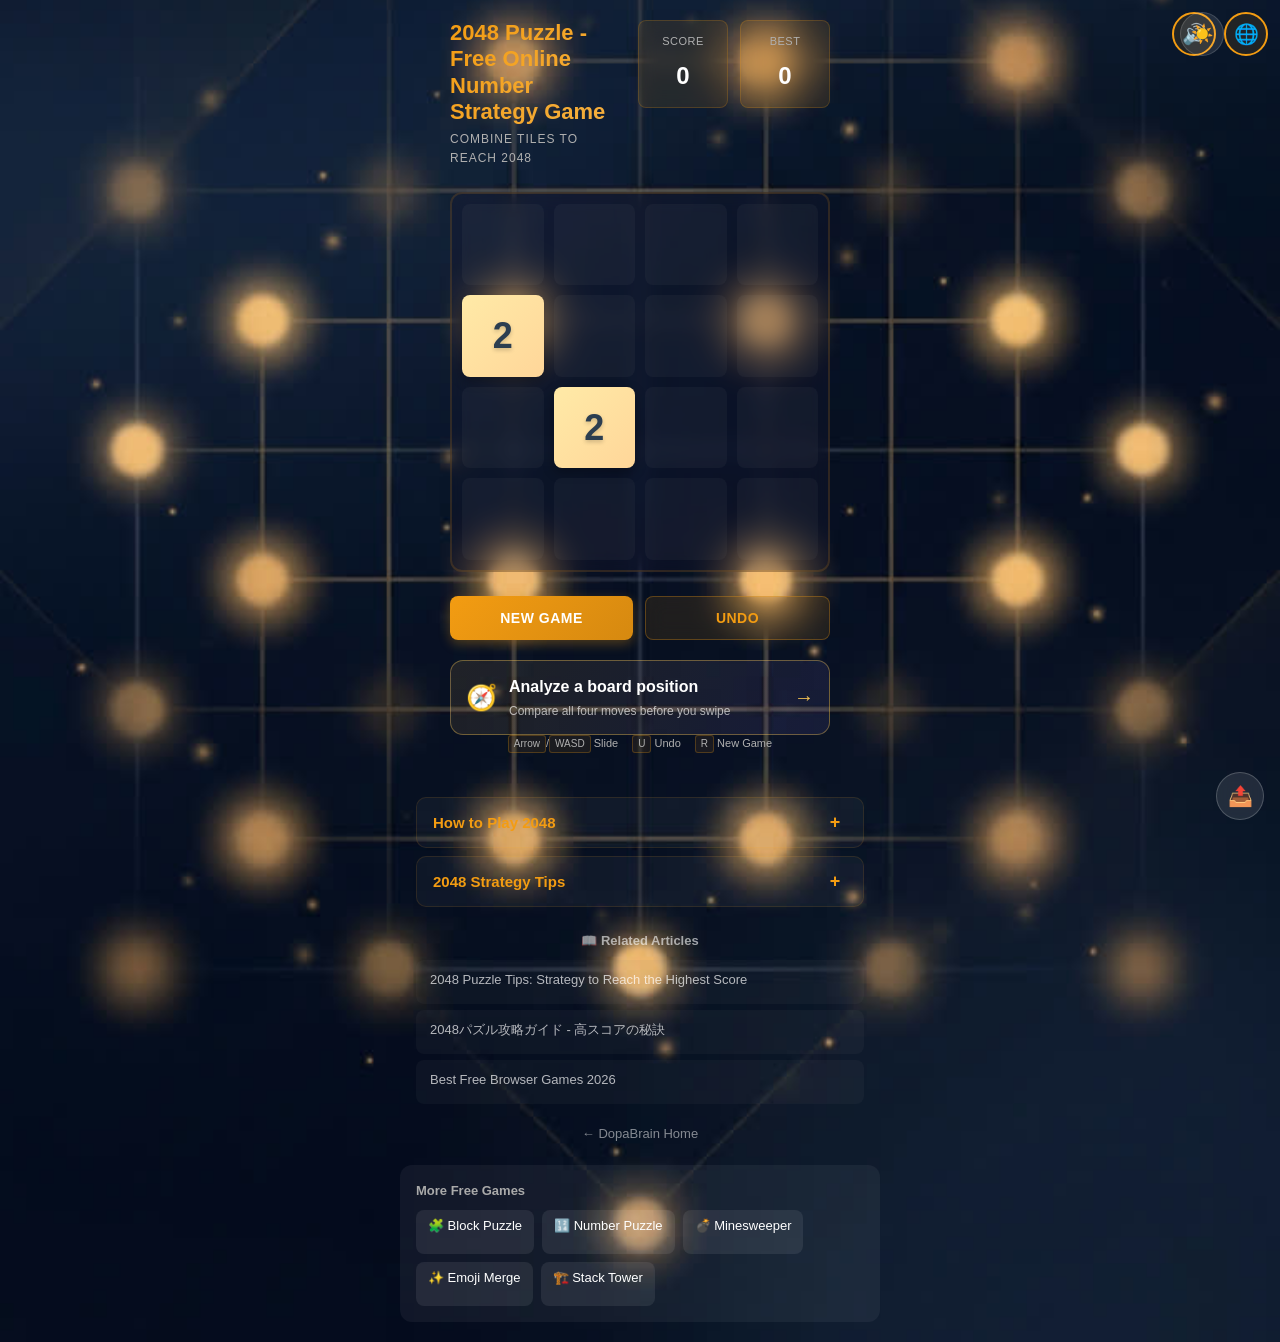
==== commit a3e4aac2: "fix: remove invalid 2048 ad flows" ====
--- a/index.html
+++ b/index.html
@@ -100,56 +100,6 @@
     }
     </script>
 
-    <!-- Schema.org - FAQPage -->
-    <script type="application/ld+json">
-    {
-        "@context": "https://schema.org",
-        "@type": "FAQPage",
-        "mainEntity": [
-            {
-                "@type": "Question",
-                "name": "What is the 2048 puzzle game and how do you play it?",
-                "acceptedAnswer": {
-                    "@type": "Answer",
-                    "text": "2048 is a single-player sliding tile puzzle game. Swipe or use arrow keys to move all tiles on a 4x4 grid. When two tiles with the same number collide, they merge into one tile with their sum. The goal is to create a tile with the number 2048."
-                }
-            },
-            {
-                "@type": "Question",
-                "name": "What is the best strategy to win 2048?",
-                "acceptedAnswer": {
-                    "@type": "Answer",
-                    "text": "The best strategy is to keep your highest-value tile in one corner and build a chain of descending values along one edge. Avoid moving your large tile away from the corner, and try to keep the board organized by primarily swiping in two directions."
-                }
-            },
-            {
-                "@type": "Question",
-                "name": "Can I undo moves in this 2048 game?",
-                "acceptedAnswer": {
-                    "@type": "Answer",
-                    "text": "Yes! This version of 2048 includes an undo feature. Press the Undo button or the U key to reverse your last move. You can also watch a short ad to earn additional undo uses."
-                }
-            },
-            {
-                "@type": "Question",
-                "name": "Is 2048 free to play online?",
-                "acceptedAnswer": {
-                    "@type": "Answer",
-                    "text": "Yes, 2048 on DopaBrain is completely free to play online. No download or registration required. Just open the page and start playing instantly on any device."
-                }
-            },
-            {
-                "@type": "Question",
-                "name": "What is the highest possible tile in 2048?",
-                "acceptedAnswer": {
-                    "@type": "Answer",
-                    "text": "Theoretically, the highest possible tile is 131072 (2^17) on a standard 4x4 grid. However, reaching even 8192 or 16384 requires exceptional skill and strategy. Most players aim for the 2048 tile as the primary goal."
-                }
-            }
-        ]
-    }
-    </script>
-
     <!-- Preconnect to external services for performance -->
     <link rel="preconnect" href="https://www.googletagmanager.com">
     <link rel="preconnect" href="https://pagead2.googlesyndication.com">
@@ -198,20 +148,6 @@
         </div>
     </div>
 
-    <!-- Top Ad -->
-    <div class="ad-container ad-top">
-        <ins class="adsbygoogle"
-             style="display:block"
-             data-ad-client="ca-pub-3600813755953882"
-             data-ad-slot="auto"
-             data-ad-format="horizontal"></ins>
-        <script>
-             if (window.location.protocol !== 'file:') {
-                 (adsbygoogle = window.adsbygoogle || []).push({});
-             }
-        </script>
-    </div>
-
     <!-- Main Game Container -->
     <main id="main-content" class="game-wrapper">
         <header class="game-header">
@@ -260,21 +196,11 @@
         <div class="controls">
             <button class="btn btn-primary" id="new-game-btn" data-i18n="game.newGame">New Game</button>
             <button class="btn btn-secondary" id="undo-btn" data-i18n="game.undo">Undo</button>
-            <button class="btn btn-secondary" id="undo-ad-btn" data-i18n="game.undoWithAd">Undo (Ad)</button>
         </div>
 
         <a id="board-coach-link" class="board-coach-link" href="coach.html?source=game">
             <span aria-hidden="true">🧭</span><span><strong>Analyze a board position</strong><small>Compare all four moves before you swipe</small></span><b aria-hidden="true">→</b>
         </a>
-
-        <div class="ad-container ad-progress hidden" id="progress-ad" data-ad-surface="puzzle2048_progress_ad" data-loaded="false" aria-label="Sponsored">
-            <ins class="adsbygoogle"
-                 style="display:block"
-                 data-ad-client="ca-pub-3600813755953882"
-                 data-ad-slot="auto"
-                 data-ad-format="auto"
-                 data-full-width-responsive="true"></ins>
-        </div>
 
         <div class="keyboard-hints" aria-label="Keyboard shortcuts" aria-keyshortcuts="ArrowUp ArrowDown ArrowLeft ArrowRight">
             <span class="kbd-hint"><kbd>Arrow</kbd>/<kbd>WASD</kbd> Slide</span>
@@ -389,34 +315,6 @@
         });
     });
     </script>
-
-    <!-- Bottom Ad -->
-    <div class="ad-container ad-bottom">
-        <ins class="adsbygoogle"
-             style="display:block"
-             data-ad-client="ca-pub-3600813755953882"
-             data-ad-slot="auto"
-             data-ad-format="horizontal"></ins>
-        <script>
-             if (window.location.protocol !== 'file:') {
-                 (adsbygoogle = window.adsbygoogle || []).push({});
-             }
-        </script>
-    </div>
-
-    <!-- Interstitial Ad Container -->
-    <div class="ad-container ad-interstitial hidden" id="interstitial-ad">
-        <ins class="adsbygoogle"
-             style="display:block"
-             data-ad-client="ca-pub-3600813755953882"
-             data-ad-slot="auto"
-             data-ad-format="vertical"></ins>
-        <script>
-             if (window.location.protocol !== 'file:') {
-                 (adsbygoogle = window.adsbygoogle || []).push({});
-             }
-        </script>
-    </div>
 
     <!-- GA4 Analytics -->
     <script async src="https://www.googletagmanager.com/gtag/js?id=G-J8GSWM40TV"></script>
--- a/css/style.css
+++ b/css/style.css
@@ -117,59 +117,6 @@
     overflow-x: hidden;
     -webkit-font-smoothing: antialiased;
     -moz-osx-font-smoothing: grayscale;
-}
-
-/* ============================================
-   Ad Containers
-   ============================================ */
-
-.ad-container {
-    padding: 12px 0;
-    display: flex;
-    justify-content: center;
-    align-items: center;
-    min-height: 60px;
-    background: rgba(26, 26, 46, 0.5);
-    border-bottom: 1px solid rgba(243, 156, 18, 0.1);
-}
-
-.ad-top {
-    border-top: 1px solid rgba(243, 156, 18, 0.1);
-}
-
-.ad-progress {
-    min-height: 96px;
-    margin: 0 0 16px;
-    border: 1px dashed rgba(243, 156, 18, 0.18);
-    border-radius: 10px;
-    background: rgba(26, 26, 46, 0.38);
-}
-
-.ad-progress.hidden {
-    display: none;
-}
-
-.ad-progress .adsbygoogle {
-    min-height: 80px;
-    width: 100%;
-}
-
-.ad-interstitial {
-    position: fixed;
-    top: 0;
-    left: 0;
-    right: 0;
-    bottom: 0;
-    background: rgba(15, 15, 35, 0.95);
-    display: flex;
-    justify-content: center;
-    align-items: center;
-    z-index: 1000;
-    backdrop-filter: blur(4px);
-}
-
-.ad-interstitial.hidden {
-    display: none;
 }
 
 /* ============================================
@@ -946,7 +893,6 @@
 }
 
 @media print {
-    .ad-container,
     .language-selector,
     .sound-toggle,
     .controls {
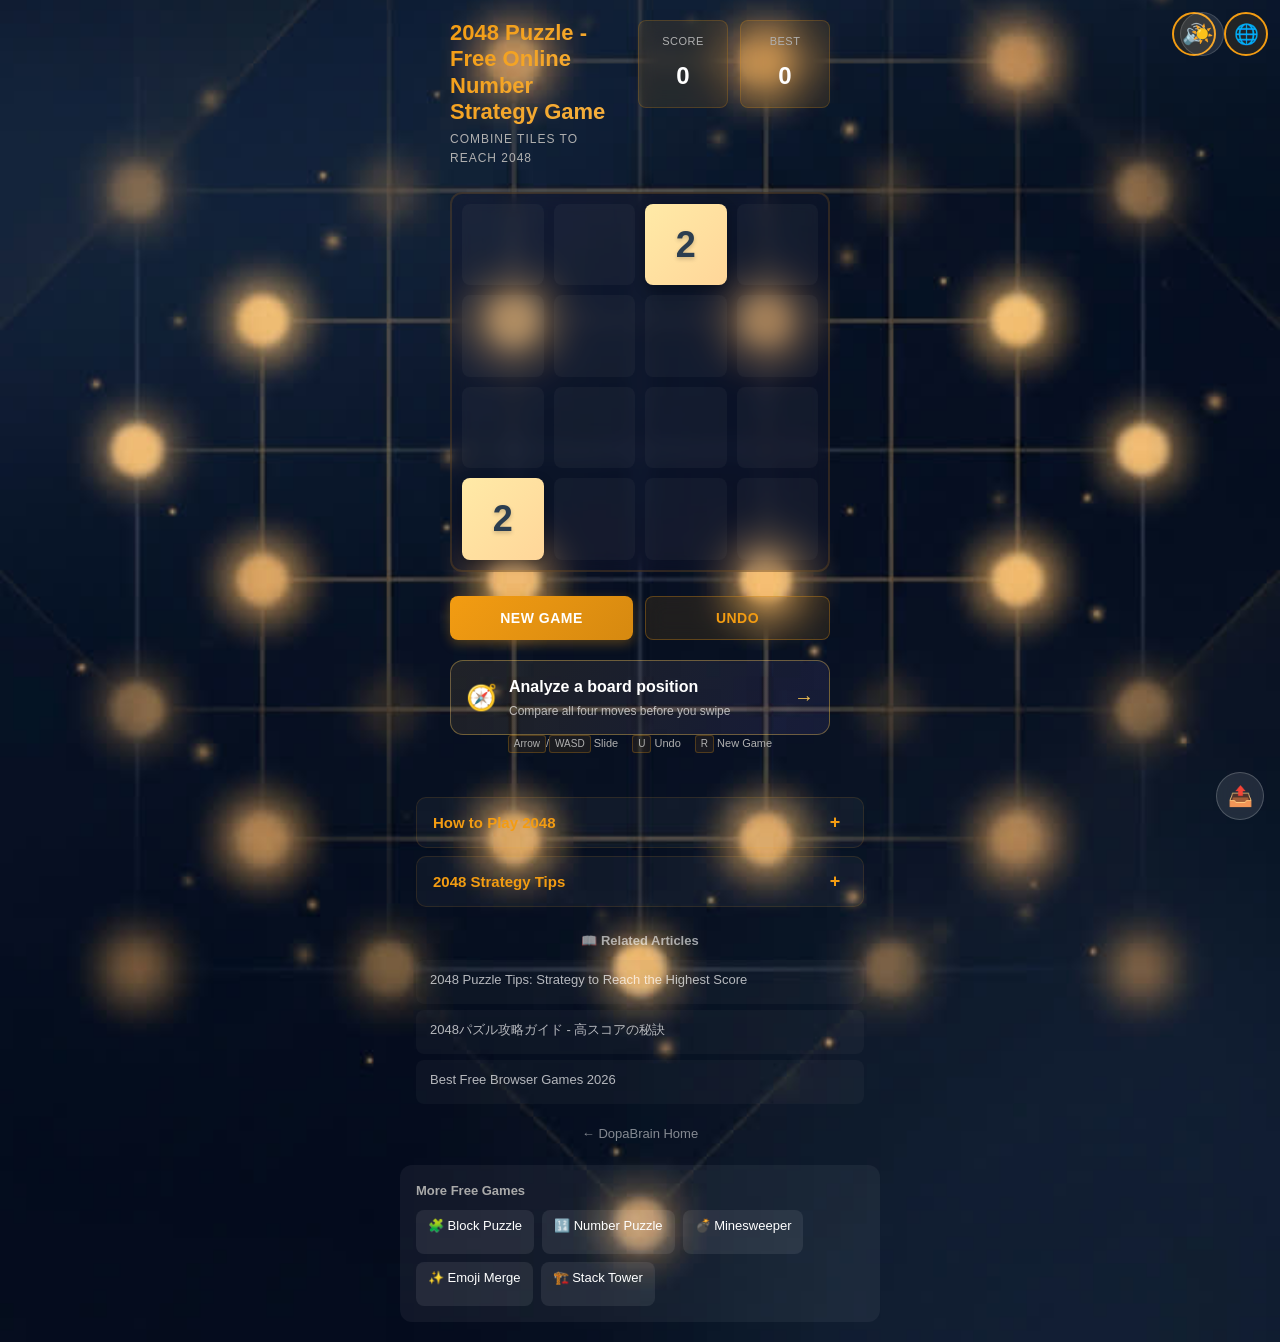
==== commit b069ad6e: "seo: tighten landing metadata" ====
--- a/index.html
+++ b/index.html
@@ -3,7 +3,7 @@
 <head>
     <meta charset="UTF-8">
     <meta name="viewport" content="width=device-width, initial-scale=1.0">
-    <meta name="description" content="Play 2048 puzzle free online! Swipe to merge tiles in this addictive number strategy brain teaser. Undo moves, track scores, and challenge yourself to reach 2048.">
+    <meta name="description" content="Play 2048 free online. Swipe to merge number tiles, undo moves, track your best score, and use the strategy coach to improve your path to 2048.">
     <meta name="dateModified" content="2026-08-01">
     <meta name="theme-color" content="#0f0f23">
     <meta name="apple-mobile-web-app-capable" content="yes">
@@ -11,7 +11,7 @@
 
     <!-- Open Graph -->
     <meta property="og:title" content="2048 Puzzle - Free Online Number Game | DopaBrain">
-    <meta property="og:description" content="Swipe to merge number tiles and reach 2048. Addictive brain teaser with undo and leaderboard. Play free!">
+    <meta property="og:description" content="Play 2048 free online. Merge tiles, undo moves, track your best score, and use the strategy coach when you want help with the next move.">
     <meta property="og:type" content="game">
     <meta property="og:url" content="https://dopabrain.com/puzzle-2048/">
     <link rel="canonical" href="https://dopabrain.com/puzzle-2048/">
@@ -35,7 +35,7 @@
     <!-- Twitter Card -->
     <meta name="twitter:card" content="summary_large_image">
     <meta name="twitter:title" content="2048 Puzzle - Free Online Number Game | DopaBrain">
-    <meta name="twitter:description" content="Swipe to merge number tiles and reach 2048. Addictive brain teaser with undo and leaderboard. Play free!">
+    <meta name="twitter:description" content="Play 2048 free online. Merge tiles, undo moves, track your best score, and use the strategy coach when you want help with the next move.">
     <meta name="twitter:image" content="https://dopabrain.com/portal/img/og/puzzle-2048.png">
     <meta name="twitter:site" content="@dopabrain">
 
@@ -45,7 +45,7 @@
         "@context": "https://schema.org",
         "@type": "VideoGame",
         "name": "2048 Puzzle",
-        "description": "Swipe to merge number tiles and reach 2048. Addictive brain teaser strategy puzzle game with undo, leaderboard, and smooth animations!",
+        "description": "Play 2048 free online. Merge number tiles, undo moves, track your best score, and use the strategy coach to improve your next move.",
         "genre": "Puzzle",
         "applicationCategory": "Game",
         "url": "https://dopabrain.com/puzzle-2048/",
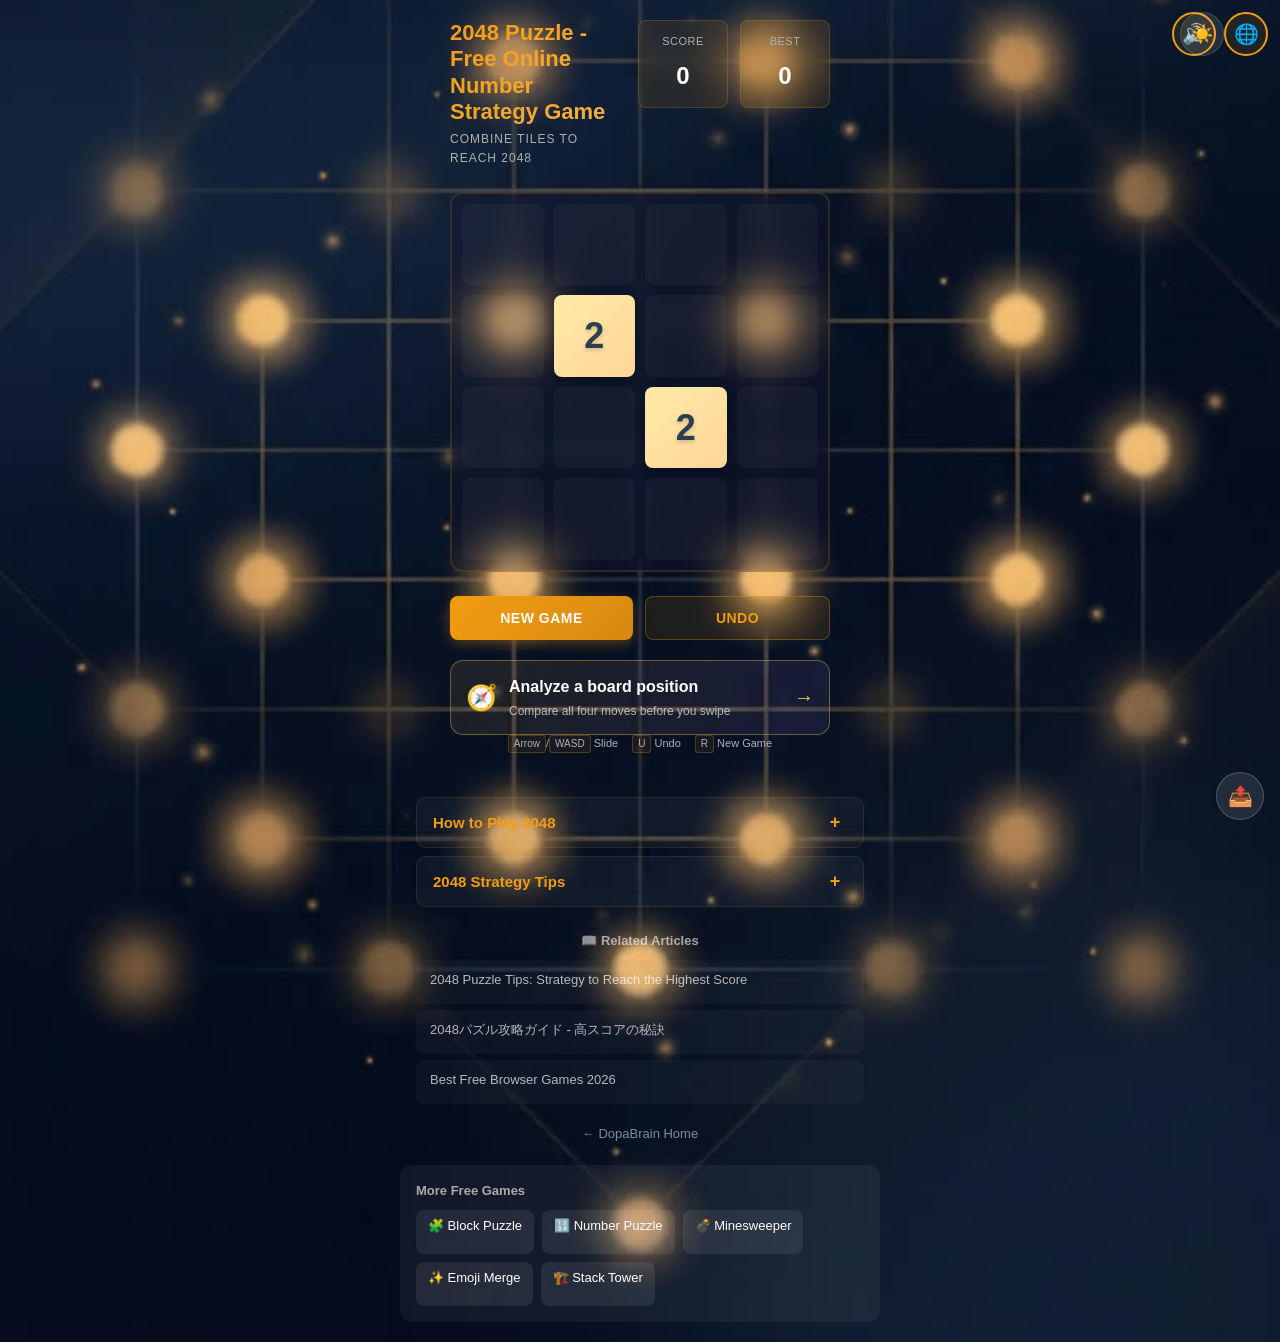
==== commit ebacaaf6: "seo: remove unverifiable rating schema" ====
--- a/index.html
+++ b/index.html
@@ -56,13 +56,6 @@
             "priceCurrency": "USD",
             "price": "0",
             "availability": "https://schema.org/OnlineOnly"
-        },
-        "aggregateRating": {
-            "@type": "AggregateRating",
-            "ratingValue": "4.6",
-            "ratingCount": "3200",
-            "bestRating": "5",
-            "worstRating": "1"
         },
         "publisher": {
             "@type": "Organization",
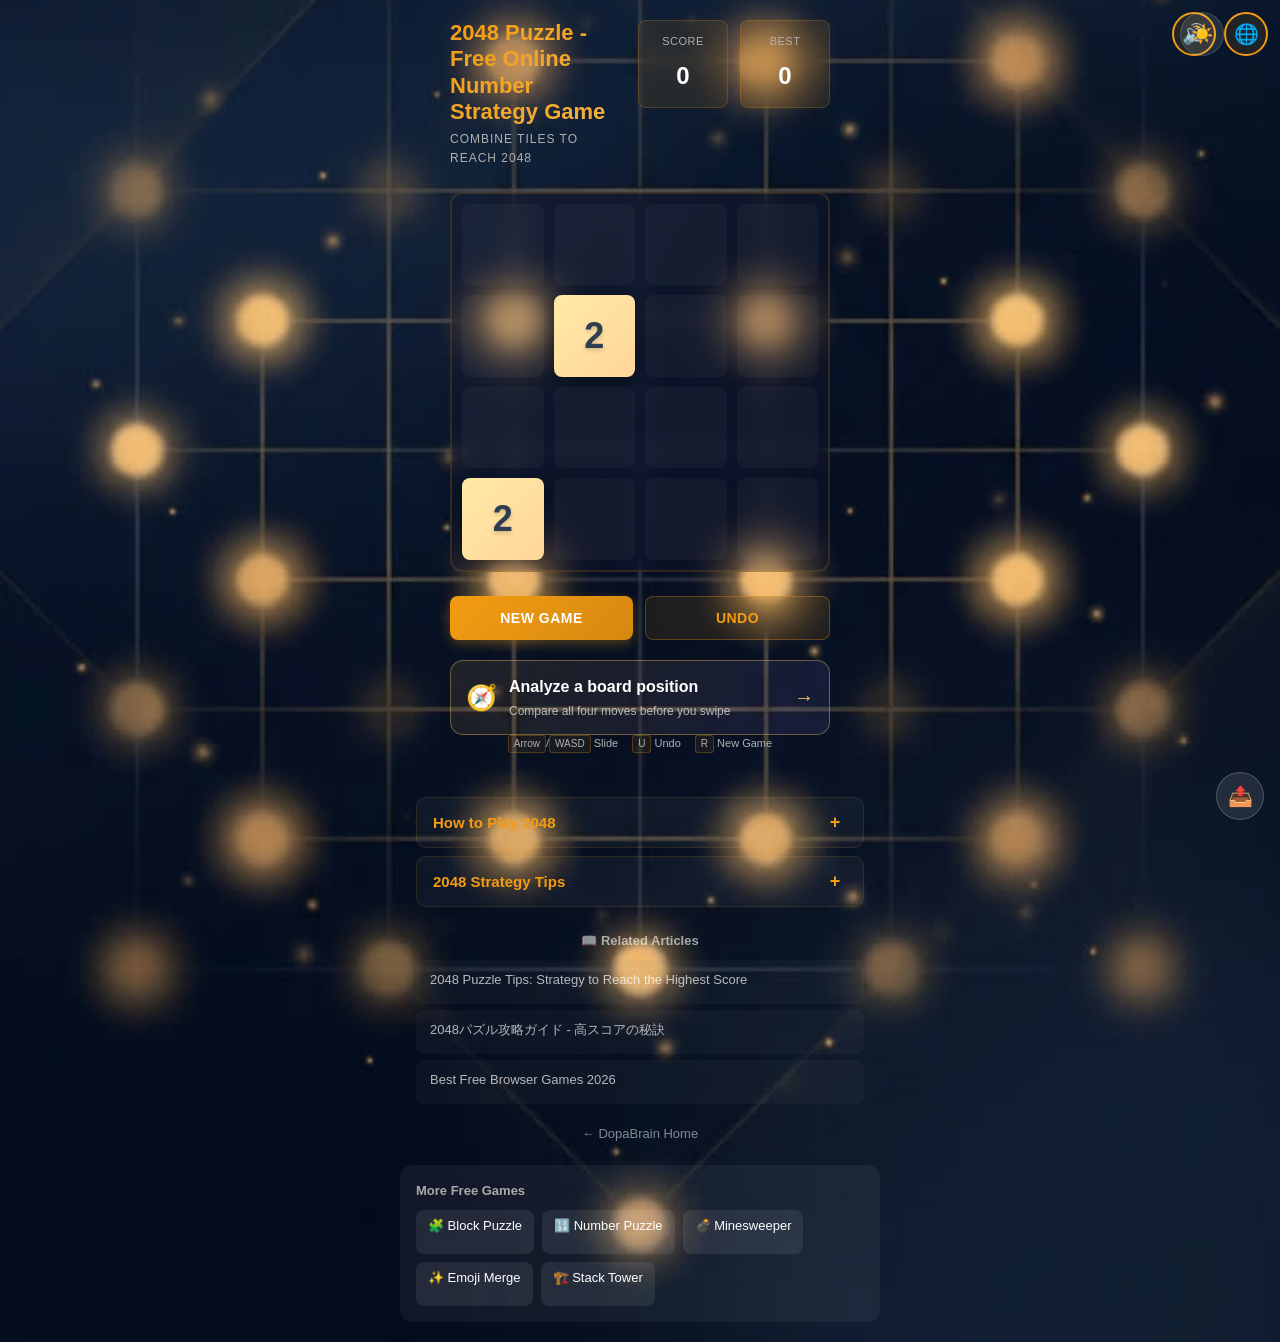
==== commit 3855dfa5: "Suspend ads and remove rewarded score" ====
--- a/index.html
+++ b/index.html
@@ -4,7 +4,7 @@
     <meta charset="UTF-8">
     <meta name="viewport" content="width=device-width, initial-scale=1.0">
     <meta name="description" content="Play 2048 free online. Swipe to merge number tiles, undo moves, track your best score, and use the strategy coach to improve your path to 2048.">
-    <meta name="dateModified" content="2026-08-01">
+    <meta name="dateModified" content="2026-09-05">
     <meta name="theme-color" content="#0f0f23">
     <meta name="apple-mobile-web-app-capable" content="yes">
     <meta name="apple-mobile-web-app-status-bar-style" content="black-translucent">
@@ -93,14 +93,9 @@
     }
     </script>
 
-    <!-- Preconnect to external services for performance -->
+    <!-- Preconnect to analytics for performance -->
     <link rel="preconnect" href="https://www.googletagmanager.com">
-    <link rel="preconnect" href="https://pagead2.googlesyndication.com">
     <link rel="dns-prefetch" href="https://www.google-analytics.com">
-
-    <!-- AdSense Script (loaded once in head) -->
-    <script async src="https://pagead2.googlesyndication.com/pagead/js/adsbygoogle.js?client=ca-pub-3600813755953882"
-         crossorigin="anonymous"></script>
 
     <title data-i18n="game.title">2048 Puzzle - Free Online Number Game | DopaBrain</title>
     <link rel="manifest" href="manifest.json">
@@ -108,7 +103,7 @@
     <link rel="apple-touch-icon" href="icon-192.svg">
     <link rel="stylesheet" href="css/style.css">
 </head>
-<body>
+<body data-ad-serving="suspended-invalid-traffic-2026-09-03">
     <div class="app-loader" id="app-loader">
         <div class="loader-spinner"></div>
     </div>
@@ -320,12 +315,9 @@
             'allow_google_signals': false
         });
     </script>
-<script>setTimeout(function(){if(typeof gtag!=='undefined')gtag('event','page_engage',{event_category:'puzzle_2048',engagement_time_msec:5000})},5000);</script>
-
     <script defer src="js/i18n.js"></script>
     <script src="/portal/js/haptic.js"></script>
     <script src="/portal/js/daily-streak.js"></script>
-    <script src="/portal/js/game-ads.js"></script>
     <script src="/portal/js/achievements.js"></script>
     <script defer src="js/app.js"></script>
     <div id="share-float" style="position:fixed;bottom:80px;right:16px;z-index:99"><button onclick="(async()=>{const u=location.href,t=document.title;if(typeof gtag==='function')gtag('event','share',{method:navigator.share?'native':'clipboard',app_name:'puzzle-2048'});if(navigator.share){try{await navigator.share({title:t,url:u})}catch(e){}}else{await navigator.clipboard.writeText(u);this.textContent='✅';setTimeout(()=>this.textContent='📤',1500)}})()" style="width:48px;height:48px;border-radius:50%;background:rgba(255,255,255,0.1);border:1px solid rgba(255,255,255,0.2);color:#fff;font-size:20px;cursor:pointer;backdrop-filter:blur(8px)">📤</button></div>
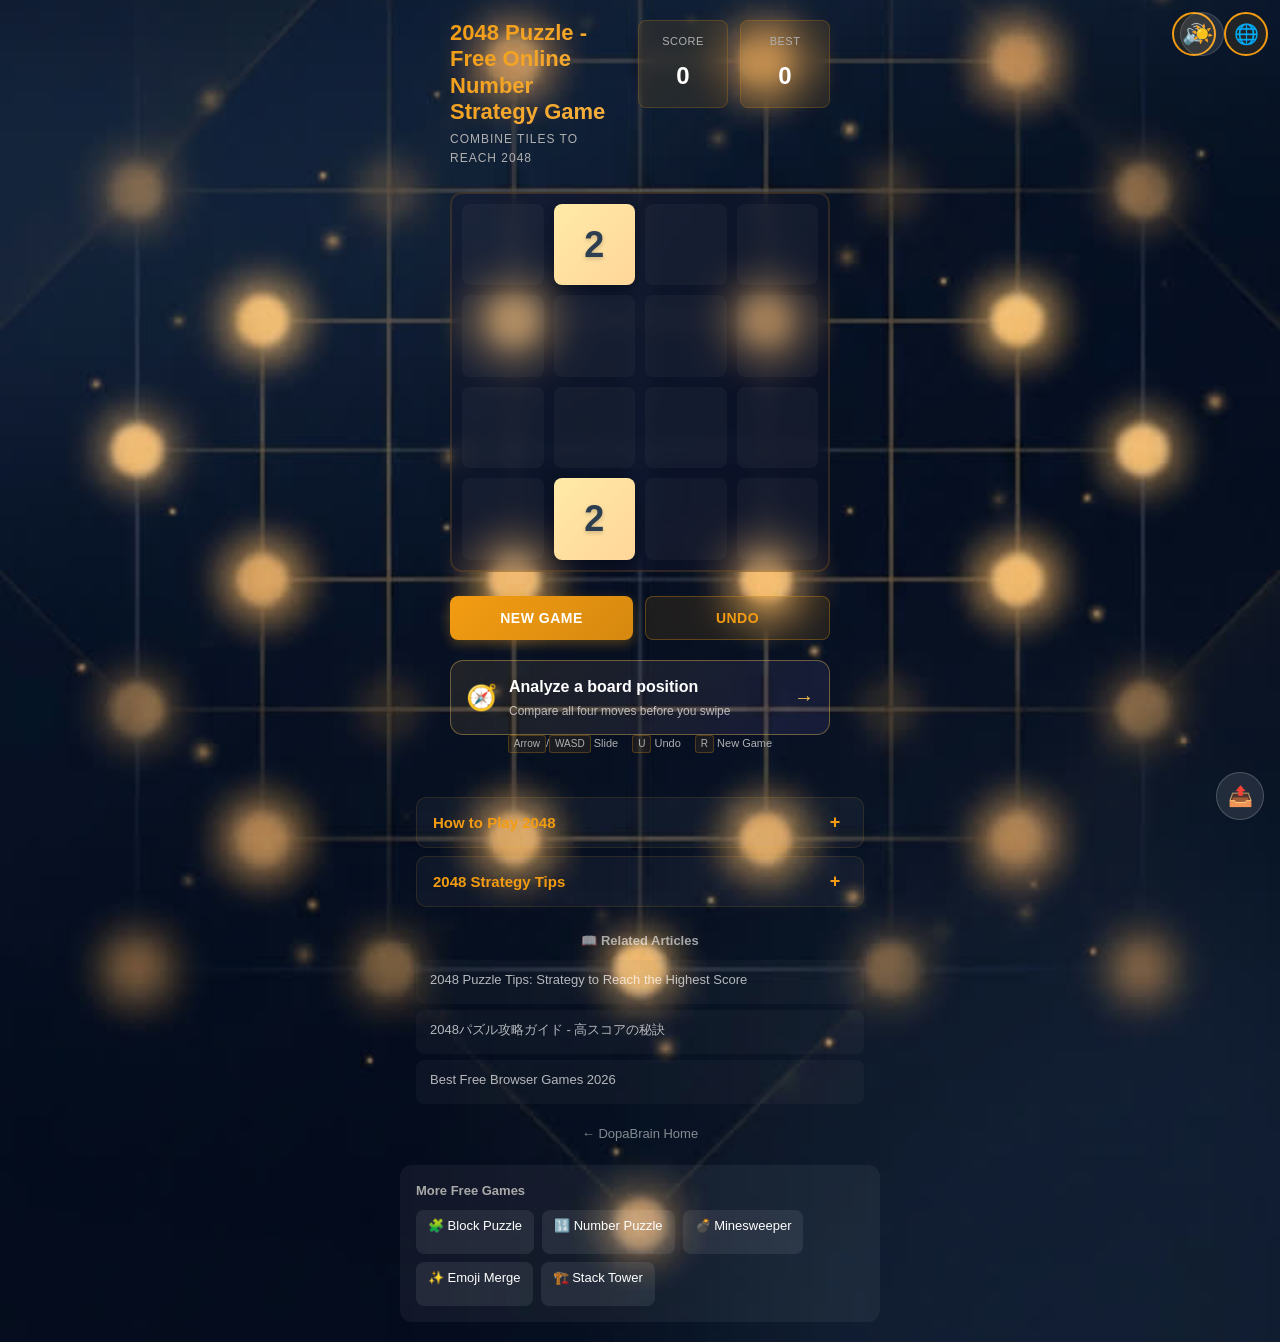
==== commit 69a497c8: "fix(seo): explicit index follow robots meta directive for 2048 Coach" ====
--- a/index.html
+++ b/index.html
@@ -3,6 +3,7 @@
 <head>
     <meta charset="UTF-8">
     <meta name="viewport" content="width=device-width, initial-scale=1.0">
+    <meta name="robots" content="index, follow, max-image-preview:large">
     <meta name="description" content="Play 2048 free online. Swipe to merge number tiles, undo moves, track your best score, and use the strategy coach to improve your path to 2048.">
     <meta name="dateModified" content="2026-09-05">
     <meta name="theme-color" content="#0f0f23">
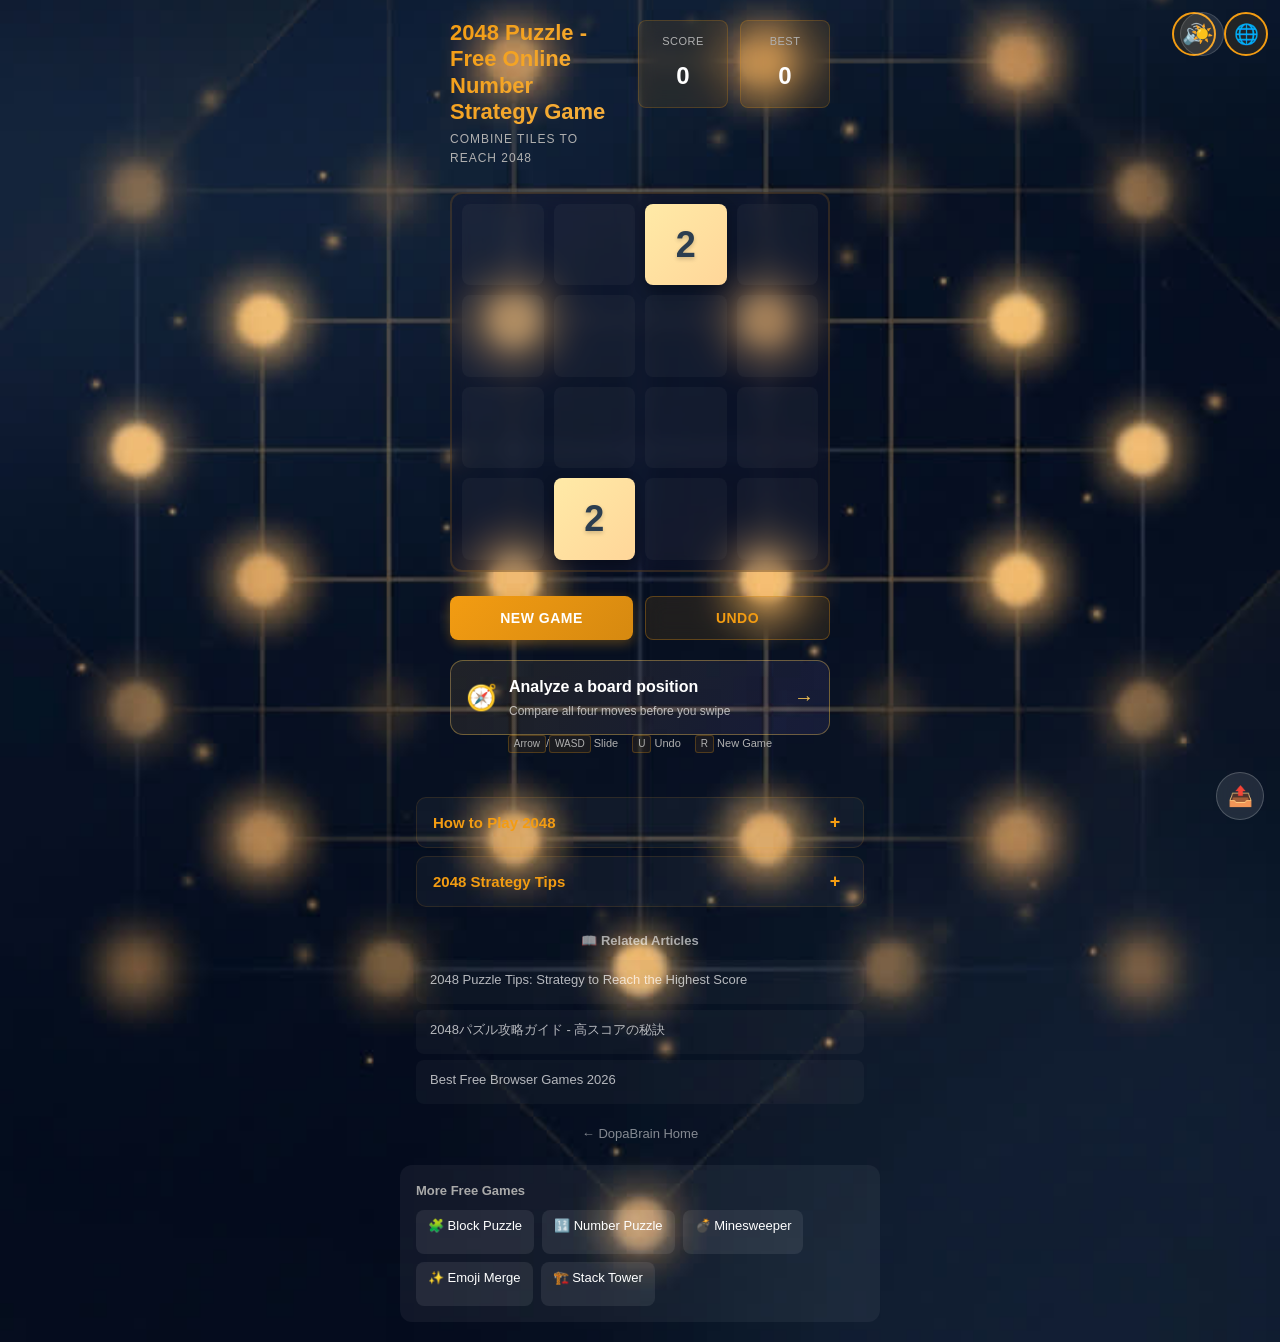
==== commit 14f7e302: "fix(seo): uncollapse 12-locale hreflang to ?lang= endpoints" ====
--- a/index.html
+++ b/index.html
@@ -17,17 +17,17 @@
     <meta property="og:url" content="https://dopabrain.com/puzzle-2048/">
     <link rel="canonical" href="https://dopabrain.com/puzzle-2048/">
     <link rel="alternate" hreflang="ko" href="https://dopabrain.com/puzzle-2048/">
-    <link rel="alternate" hreflang="en" href="https://dopabrain.com/puzzle-2048/">
-    <link rel="alternate" hreflang="zh" href="https://dopabrain.com/puzzle-2048/">
-    <link rel="alternate" hreflang="hi" href="https://dopabrain.com/puzzle-2048/">
-    <link rel="alternate" hreflang="ru" href="https://dopabrain.com/puzzle-2048/">
-    <link rel="alternate" hreflang="ja" href="https://dopabrain.com/puzzle-2048/">
-    <link rel="alternate" hreflang="es" href="https://dopabrain.com/puzzle-2048/">
-    <link rel="alternate" hreflang="pt" href="https://dopabrain.com/puzzle-2048/">
-    <link rel="alternate" hreflang="id" href="https://dopabrain.com/puzzle-2048/">
-    <link rel="alternate" hreflang="tr" href="https://dopabrain.com/puzzle-2048/">
-    <link rel="alternate" hreflang="de" href="https://dopabrain.com/puzzle-2048/">
-    <link rel="alternate" hreflang="fr" href="https://dopabrain.com/puzzle-2048/">
+    <link rel="alternate" hreflang="en" href="https://dopabrain.com/puzzle-2048/?lang=en">
+    <link rel="alternate" hreflang="zh" href="https://dopabrain.com/puzzle-2048/?lang=zh">
+    <link rel="alternate" hreflang="hi" href="https://dopabrain.com/puzzle-2048/?lang=hi">
+    <link rel="alternate" hreflang="ru" href="https://dopabrain.com/puzzle-2048/?lang=ru">
+    <link rel="alternate" hreflang="ja" href="https://dopabrain.com/puzzle-2048/?lang=ja">
+    <link rel="alternate" hreflang="es" href="https://dopabrain.com/puzzle-2048/?lang=es">
+    <link rel="alternate" hreflang="pt" href="https://dopabrain.com/puzzle-2048/?lang=pt">
+    <link rel="alternate" hreflang="id" href="https://dopabrain.com/puzzle-2048/?lang=id">
+    <link rel="alternate" hreflang="tr" href="https://dopabrain.com/puzzle-2048/?lang=tr">
+    <link rel="alternate" hreflang="de" href="https://dopabrain.com/puzzle-2048/?lang=de">
+    <link rel="alternate" hreflang="fr" href="https://dopabrain.com/puzzle-2048/?lang=fr">
     <link rel="alternate" hreflang="x-default" href="https://dopabrain.com/puzzle-2048/">
     <meta property="og:image" content="https://dopabrain.com/portal/img/og/puzzle-2048.png">
     <meta property="og:image:width" content="1200">
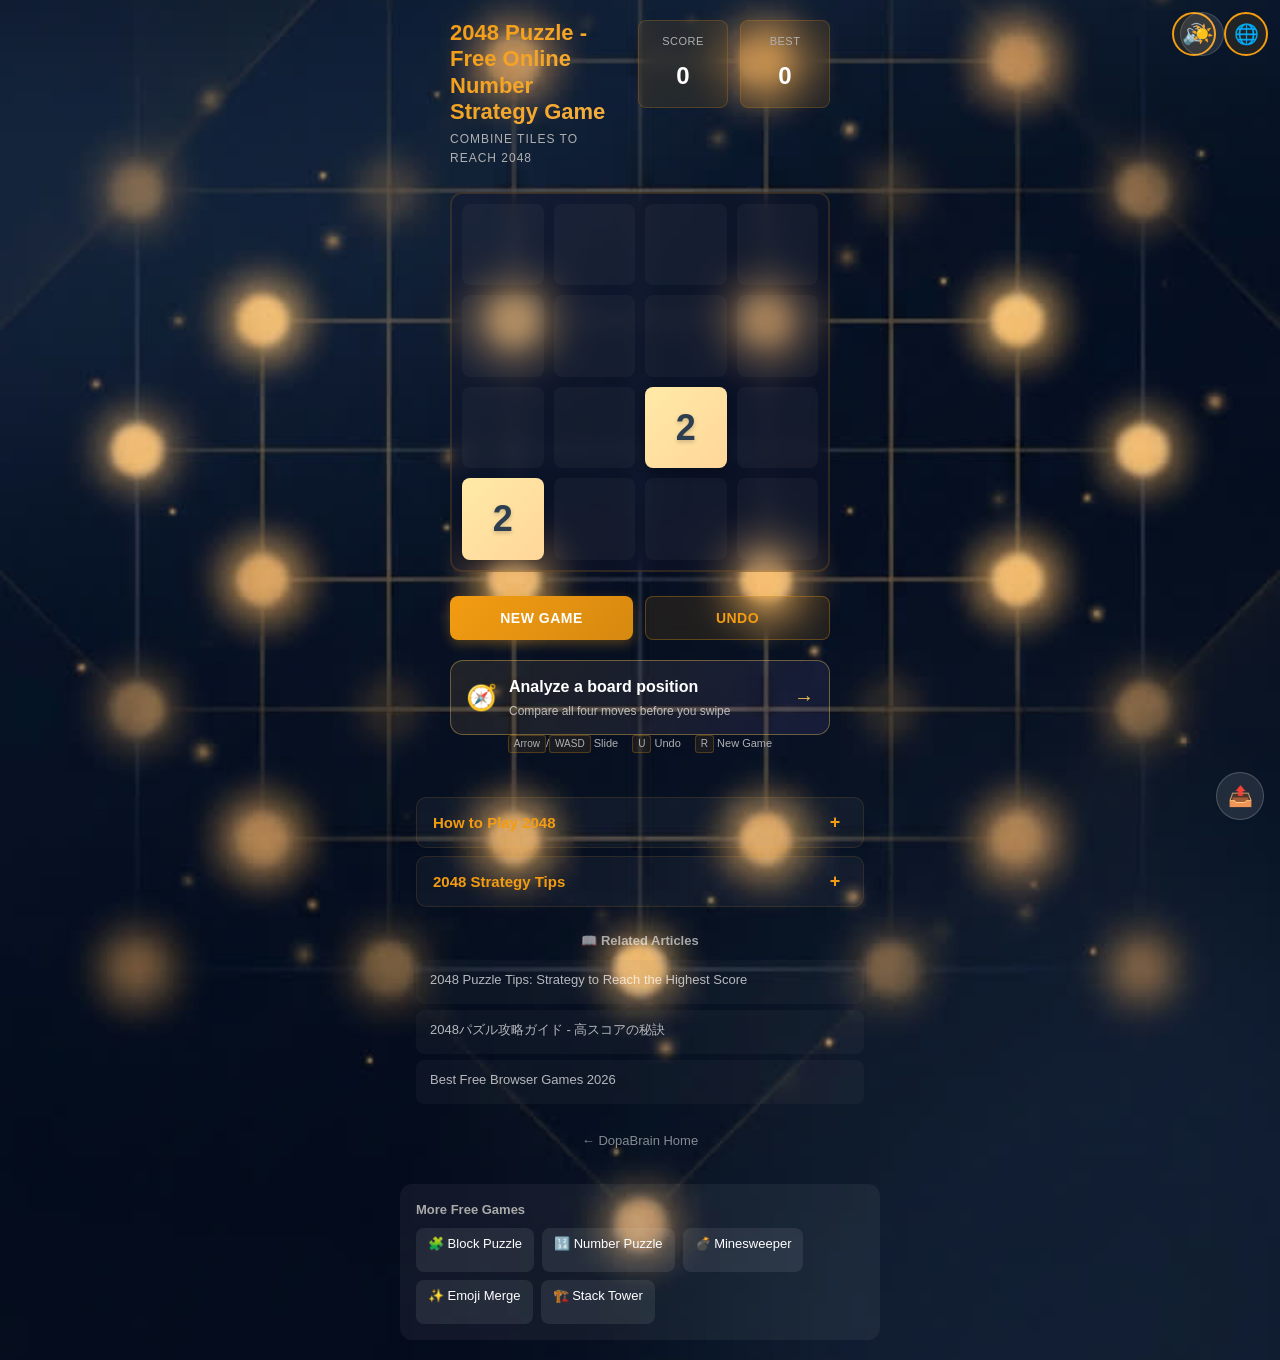
==== commit b0c05452: "feat(funnel): interlink 2048 coach with brain-type test and fix home link touch target" ====
--- a/index.html
+++ b/index.html
@@ -331,7 +331,7 @@
             <a href="/portal/blog/ja/2048-puzzle-strategy-guide.html" style="display:block;padding:10px 14px;background:rgba(128,128,128,0.1);border-radius:8px;text-decoration:none;color:inherit;font-size:13px;opacity:0.7">2048パズル攻略ガイド - 高スコアの秘訣</a>
             <a href="/portal/blog/en/free-games.html" style="display:block;padding:10px 14px;background:rgba(128,128,128,0.1);border-radius:8px;text-decoration:none;color:inherit;font-size:13px;opacity:0.7">Best Free Browser Games 2026</a>
         </div>
-        <p style="text-align:center;margin-top:16px"><a href="https://dopabrain.com/portal/" style="opacity:0.5;font-size:13px;text-decoration:none;color:inherit">← DopaBrain Home</a></p>
+        <p style="text-align:center;margin-top:16px"><a href="https://dopabrain.com/portal/" style="display:inline-flex;align-items:center;min-height:44px;min-width:44px;padding:8px 12px;opacity:0.5;font-size:13px;text-decoration:none;color:inherit">← DopaBrain Home</a></p>
     </nav>
 
         <!-- Related Games (SEO Internal Links) -->
